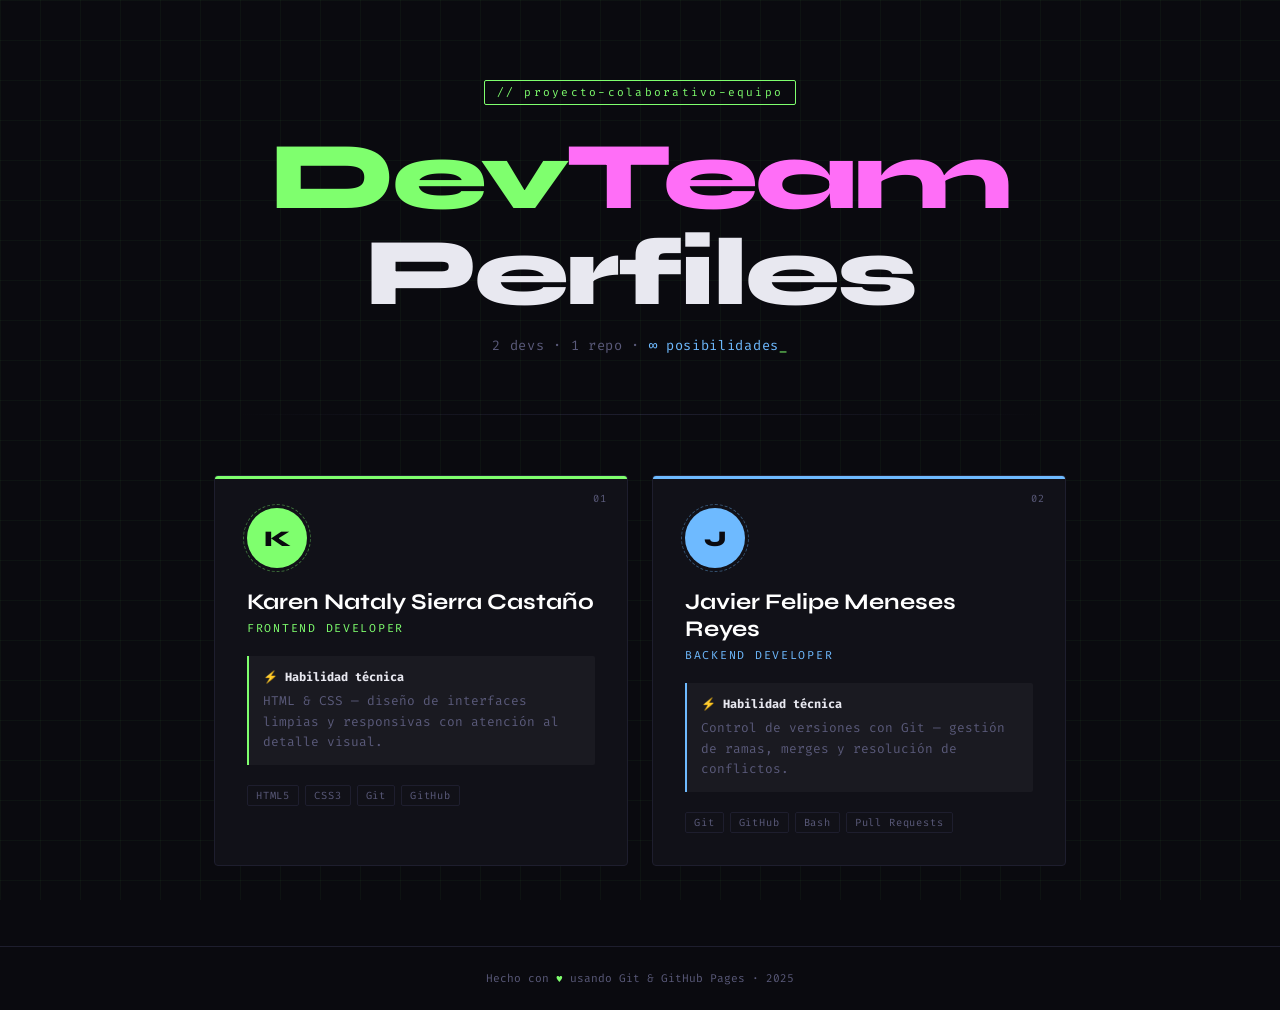
==== index.html @ 416300e7 "Create index.html" ====
<!DOCTYPE html>
<html lang="es">
<head>
  <meta charset="UTF-8" />
  <meta name="viewport" content="width=device-width, initial-scale=1.0" />
  <title>Equipo Dev — Perfiles</title>
  <link href="https://fonts.googleapis.com/css2?family=Syne:wght@400;700;800&family=Fira+Code:wght@300;400;500&display=swap" rel="stylesheet" />
  <style>
    :root {
      --bg: #0a0a0f;
      --surface: #111118;
      --border: #1e1e2e;
      --accent1: #7fff6e;
      --accent2: #ff6ef7;
      --accent3: #6ebaff;
      --text: #e8e8f0;
      --muted: #5a5a7a;
    }

    *, *::before, *::after { box-sizing: border-box; margin: 0; padding: 0; }

    body {
      background: var(--bg);
      color: var(--text);
      font-family: 'Fira Code', monospace;
      min-height: 100vh;
      overflow-x: hidden;
    }

    /* ─── GRID BG ─── */
    body::before {
      content: '';
      position: fixed;
      inset: 0;
      background-image:
        linear-gradient(rgba(127,255,110,.04) 1px, transparent 1px),
        linear-gradient(90deg, rgba(127,255,110,.04) 1px, transparent 1px);
      background-size: 40px 40px;
      pointer-events: none;
      z-index: 0;
    }

    /* ─── HERO ─── */
    header {
      position: relative;
      z-index: 1;
      text-align: center;
      padding: 80px 20px 60px;
    }

    .badge {
      display: inline-block;
      font-size: .7rem;
      letter-spacing: .2em;
      color: var(--accent1);
      border: 1px solid var(--accent1);
      border-radius: 2px;
      padding: 4px 12px;
      margin-bottom: 24px;
      animation: fadeUp .6s ease both;
    }

    h1 {
      font-family: 'Syne', sans-serif;
      font-size: clamp(2.8rem, 8vw, 6rem);
      font-weight: 800;
      line-height: 1;
      letter-spacing: -.03em;
      animation: fadeUp .6s .1s ease both;
    }

    h1 span.green { color: var(--accent1); }
    h1 span.pink  { color: var(--accent2); }

    .subtitle {
      margin-top: 16px;
      color: var(--muted);
      font-size: .85rem;
      letter-spacing: .05em;
      animation: fadeUp .6s .2s ease both;
    }

    .subtitle em {
      color: var(--accent3);
      font-style: normal;
    }

    /* ─── DIVIDER ─── */
    .divider {
      width: 100%;
      height: 1px;
      background: linear-gradient(90deg, transparent, var(--border), transparent);
      margin: 0 auto 60px;
      max-width: 800px;
    }

    /* ─── CARDS GRID ─── */
    main {
      position: relative;
      z-index: 1;
      display: grid;
      grid-template-columns: repeat(auto-fit, minmax(300px, 1fr));
      gap: 24px;
      max-width: 900px;
      margin: 0 auto;
      padding: 0 24px 80px;
    }

    /* ─── CARD ─── */
    .card {
      background: var(--surface);
      border: 1px solid var(--border);
      border-radius: 4px;
      padding: 32px;
      position: relative;
      overflow: hidden;
      transition: transform .3s ease, border-color .3s ease, box-shadow .3s ease;
      animation: fadeUp .7s ease both;
    }

    .card:nth-child(2) { animation-delay: .15s; }

    .card:hover {
      transform: translateY(-6px);
      border-color: var(--card-accent);
      box-shadow: 0 20px 60px -20px var(--card-glow);
    }

    /* card accent color passed via inline style */
    .card::before {
      content: '';
      position: absolute;
      top: 0; left: 0; right: 0;
      height: 3px;
      background: var(--card-accent);
    }

    /* corner decoration */
    .card::after {
      content: attr(data-index);
      position: absolute;
      top: 16px; right: 20px;
      font-size: .65rem;
      color: var(--muted);
      letter-spacing: .1em;
    }

    /* avatar circle */
    .avatar {
      width: 60px;
      height: 60px;
      border-radius: 50%;
      background: var(--card-accent);
      display: flex;
      align-items: center;
      justify-content: center;
      font-family: 'Syne', sans-serif;
      font-weight: 800;
      font-size: 1.4rem;
      color: var(--bg);
      margin-bottom: 20px;
      position: relative;
    }

    .avatar::after {
      content: '';
      position: absolute;
      inset: -4px;
      border-radius: 50%;
      border: 1px dashed var(--card-accent);
      opacity: .4;
      animation: spin 8s linear infinite;
    }

    .card-name {
      font-family: 'Syne', sans-serif;
      font-size: 1.4rem;
      font-weight: 700;
      margin-bottom: 6px;
      color: #fff;
    }

    .card-role {
      font-size: .72rem;
      color: var(--card-accent);
      letter-spacing: .15em;
      text-transform: uppercase;
      margin-bottom: 20px;
    }

    .card-skill {
      background: rgba(255,255,255,.04);
      border-left: 2px solid var(--card-accent);
      padding: 12px 14px;
      border-radius: 0 2px 2px 0;
      font-size: .8rem;
      color: var(--muted);
      line-height: 1.6;
      margin-bottom: 20px;
    }

    .card-skill strong {
      color: var(--text);
      display: block;
      margin-bottom: 4px;
      font-size: .75rem;
    }

    /* tags */
    .tags {
      display: flex;
      flex-wrap: wrap;
      gap: 6px;
    }

    .tag {
      font-size: .65rem;
      letter-spacing: .08em;
      padding: 3px 8px;
      border: 1px solid var(--border);
      border-radius: 2px;
      color: var(--muted);
      transition: all .2s;
    }

    .card:hover .tag {
      border-color: var(--card-accent);
      color: var(--card-accent);
    }

    /* ─── FOOTER ─── */
    footer {
      position: relative;
      z-index: 1;
      text-align: center;
      padding: 24px;
      font-size: .7rem;
      color: var(--muted);
      border-top: 1px solid var(--border);
    }

    footer span { color: var(--accent1); }

    /* ─── ANIMATIONS ─── */
    @keyframes fadeUp {
      from { opacity: 0; transform: translateY(20px); }
      to   { opacity: 1; transform: translateY(0); }
    }

    @keyframes spin {
      to { transform: rotate(360deg); }
    }

    /* ─── TERMINAL BLINK ─── */
    .blink {
      animation: blink 1s step-end infinite;
      color: var(--accent1);
    }
    @keyframes blink { 50% { opacity: 0; } }
  </style>
</head>
<body>

  <header>
    <div class="badge">// proyecto-colaborativo-equipo</div>
    <h1>
      <span class="green">Dev</span><span class="pink">Team</span><br/>Perfiles
    </h1>
    <p class="subtitle">
      2 devs · 1 repo · <em>∞ posibilidades</em><span class="blink">_</span>
    </p>
  </header>

  <div class="divider"></div>

  <main>

    <!-- ══════════════════════════════════
         TARJETA 1 — Estudiante 1
         (cada compañero edita la suya)
    ══════════════════════════════════ -->
    <article
      class="card"
      data-index="01"
      style="--card-accent:#7fff6e; --card-glow:rgba(127,255,110,.25);"
    >
      <div class="avatar">K</div>
      <p class="card-name">Karen Nataly Sierra Castaño</p>
      <p class="card-role">Frontend Developer</p>
      <div class="card-skill">
        <strong>⚡ Habilidad técnica</strong>
        HTML &amp; CSS — diseño de interfaces limpias y responsivas con atención al detalle visual.
      </div>
      <div class="tags">
        <span class="tag">HTML5</span>
        <span class="tag">CSS3</span>
        <span class="tag">Git</span>
        <span class="tag">GitHub</span>
      </div>
    </article>

    <!-- ══════════════════════════════════
         TARJETA 2 — Estudiante 2
    ══════════════════════════════════ -->
    <article
      class="card"
      data-index="02"
      style="--card-accent:#6ebaff; --card-glow:rgba(110,186,255,.25);"
    >
      <div class="avatar" style="color:#0a0a0f">J</div>
      <p class="card-name">Javier Felipe Meneses Reyes</p>
      <p class="card-role">Backend Developer</p>
      <div class="card-skill">
        <strong>⚡ Habilidad técnica</strong>
        Control de versiones con Git — gestión de ramas, merges y resolución de conflictos.
      </div>
      <div class="tags">
        <span class="tag">Git</span>
        <span class="tag">GitHub</span>
        <span class="tag">Bash</span>
        <span class="tag">Pull Requests</span>
      </div>
    </article>

  </main>

  <footer>
    Hecho con <span>♥</span> usando Git &amp; GitHub Pages · 2025
  </footer>

</body>
</html>
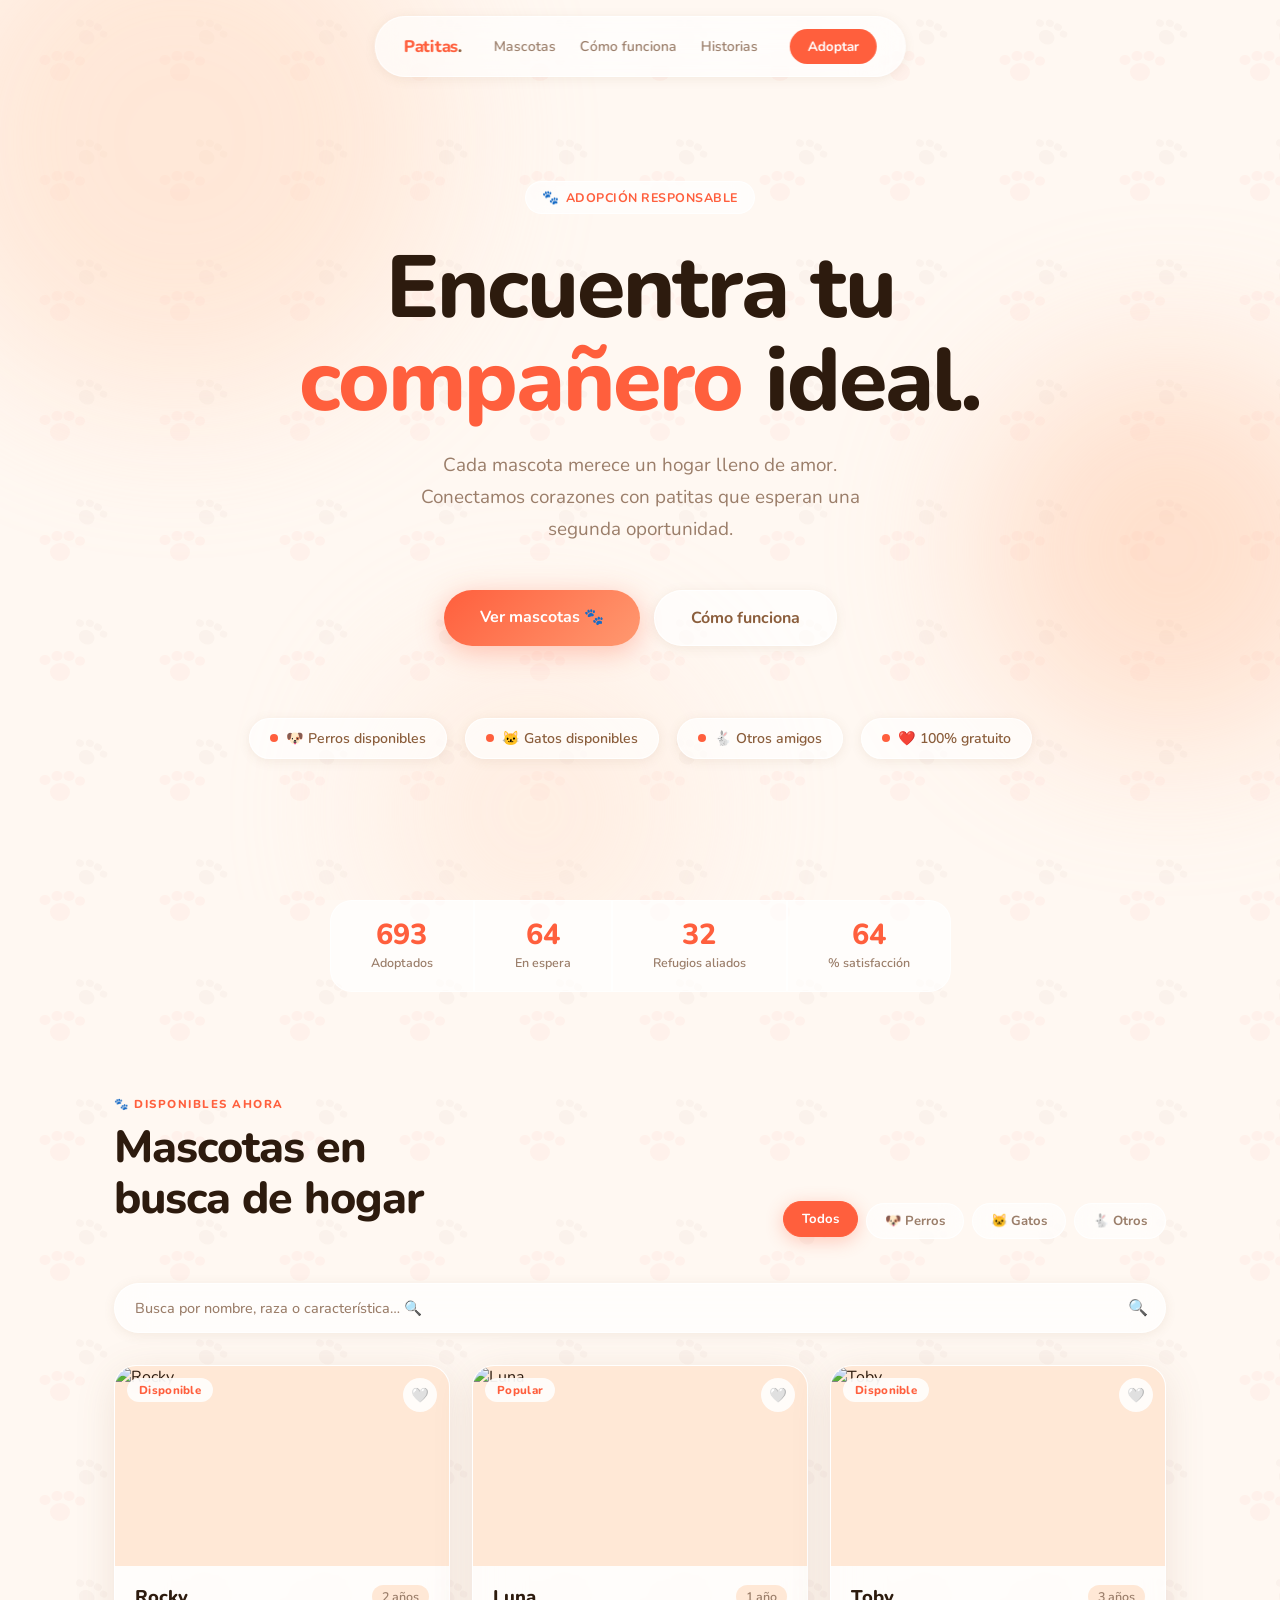
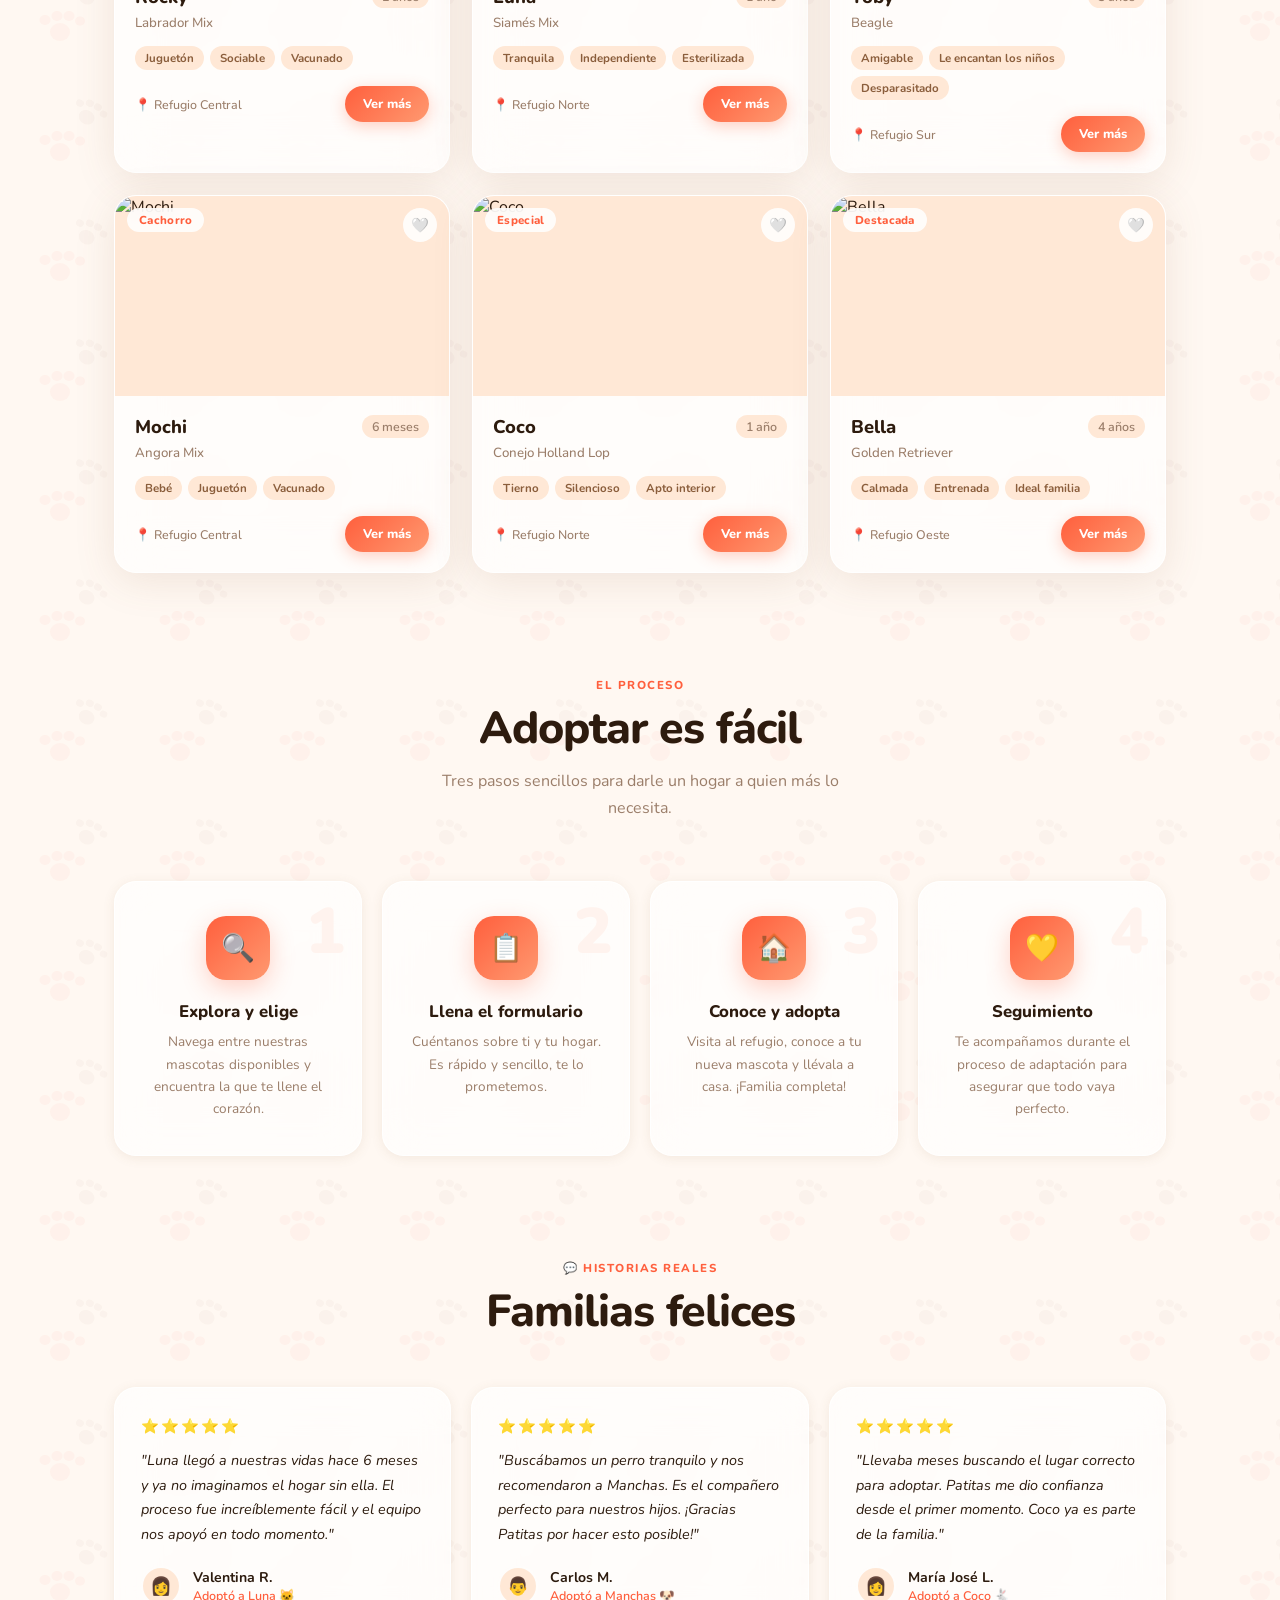
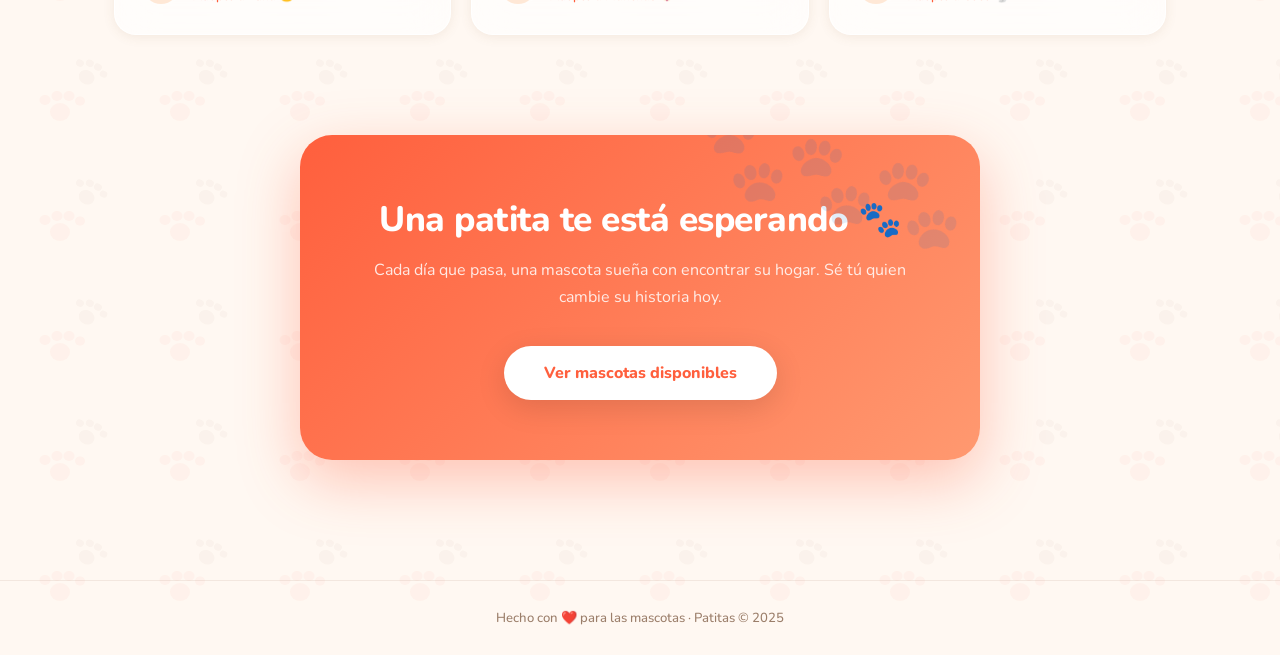
==== commit 8fb7d557: "Agregar los Respectivos archivos ." ====
--- a/index.html
+++ b/index.html
@@ -1,332 +1,437 @@
 <!DOCTYPE html>
 <html lang="es">
 <head>
-  <meta charset="UTF-8" />
-  <meta name="viewport" content="width=device-width, initial-scale=1.0" />
-  <title>Equipo Dev — Perfiles</title>
-  <link href="https://fonts.googleapis.com/css2?family=Syne:wght@400;700;800&family=Fira+Code:wght@300;400;500&display=swap" rel="stylesheet" />
-  <style>
-    :root {
-      --bg: #0a0a0f;
-      --surface: #111118;
-      --border: #1e1e2e;
-      --accent1: #7fff6e;
-      --accent2: #ff6ef7;
-      --accent3: #6ebaff;
-      --text: #e8e8f0;
-      --muted: #5a5a7a;
-    }
-
-    *, *::before, *::after { box-sizing: border-box; margin: 0; padding: 0; }
-
-    body {
-      background: var(--bg);
-      color: var(--text);
-      font-family: 'Fira Code', monospace;
-      min-height: 100vh;
-      overflow-x: hidden;
-    }
-
-    /* ─── GRID BG ─── */
-    body::before {
-      content: '';
-      position: fixed;
-      inset: 0;
-      background-image:
-        linear-gradient(rgba(127,255,110,.04) 1px, transparent 1px),
-        linear-gradient(90deg, rgba(127,255,110,.04) 1px, transparent 1px);
-      background-size: 40px 40px;
-      pointer-events: none;
-      z-index: 0;
-    }
-
-    /* ─── HERO ─── */
-    header {
-      position: relative;
-      z-index: 1;
-      text-align: center;
-      padding: 80px 20px 60px;
-    }
-
-    .badge {
-      display: inline-block;
-      font-size: .7rem;
-      letter-spacing: .2em;
-      color: var(--accent1);
-      border: 1px solid var(--accent1);
-      border-radius: 2px;
-      padding: 4px 12px;
-      margin-bottom: 24px;
-      animation: fadeUp .6s ease both;
-    }
-
-    h1 {
-      font-family: 'Syne', sans-serif;
-      font-size: clamp(2.8rem, 8vw, 6rem);
-      font-weight: 800;
-      line-height: 1;
-      letter-spacing: -.03em;
-      animation: fadeUp .6s .1s ease both;
-    }
-
-    h1 span.green { color: var(--accent1); }
-    h1 span.pink  { color: var(--accent2); }
-
-    .subtitle {
-      margin-top: 16px;
-      color: var(--muted);
-      font-size: .85rem;
-      letter-spacing: .05em;
-      animation: fadeUp .6s .2s ease both;
-    }
-
-    .subtitle em {
-      color: var(--accent3);
-      font-style: normal;
-    }
-
-    /* ─── DIVIDER ─── */
-    .divider {
-      width: 100%;
-      height: 1px;
-      background: linear-gradient(90deg, transparent, var(--border), transparent);
-      margin: 0 auto 60px;
-      max-width: 800px;
-    }
-
-    /* ─── CARDS GRID ─── */
-    main {
-      position: relative;
-      z-index: 1;
-      display: grid;
-      grid-template-columns: repeat(auto-fit, minmax(300px, 1fr));
-      gap: 24px;
-      max-width: 900px;
-      margin: 0 auto;
-      padding: 0 24px 80px;
-    }
-
-    /* ─── CARD ─── */
-    .card {
-      background: var(--surface);
-      border: 1px solid var(--border);
-      border-radius: 4px;
-      padding: 32px;
-      position: relative;
-      overflow: hidden;
-      transition: transform .3s ease, border-color .3s ease, box-shadow .3s ease;
-      animation: fadeUp .7s ease both;
-    }
-
-    .card:nth-child(2) { animation-delay: .15s; }
-
-    .card:hover {
-      transform: translateY(-6px);
-      border-color: var(--card-accent);
-      box-shadow: 0 20px 60px -20px var(--card-glow);
-    }
-
-    /* card accent color passed via inline style */
-    .card::before {
-      content: '';
-      position: absolute;
-      top: 0; left: 0; right: 0;
-      height: 3px;
-      background: var(--card-accent);
-    }
-
-    /* corner decoration */
-    .card::after {
-      content: attr(data-index);
-      position: absolute;
-      top: 16px; right: 20px;
-      font-size: .65rem;
-      color: var(--muted);
-      letter-spacing: .1em;
-    }
-
-    /* avatar circle */
-    .avatar {
-      width: 60px;
-      height: 60px;
-      border-radius: 50%;
-      background: var(--card-accent);
-      display: flex;
-      align-items: center;
-      justify-content: center;
-      font-family: 'Syne', sans-serif;
-      font-weight: 800;
-      font-size: 1.4rem;
-      color: var(--bg);
-      margin-bottom: 20px;
-      position: relative;
-    }
-
-    .avatar::after {
-      content: '';
-      position: absolute;
-      inset: -4px;
-      border-radius: 50%;
-      border: 1px dashed var(--card-accent);
-      opacity: .4;
-      animation: spin 8s linear infinite;
-    }
-
-    .card-name {
-      font-family: 'Syne', sans-serif;
-      font-size: 1.4rem;
-      font-weight: 700;
-      margin-bottom: 6px;
-      color: #fff;
-    }
-
-    .card-role {
-      font-size: .72rem;
-      color: var(--card-accent);
-      letter-spacing: .15em;
-      text-transform: uppercase;
-      margin-bottom: 20px;
-    }
-
-    .card-skill {
-      background: rgba(255,255,255,.04);
-      border-left: 2px solid var(--card-accent);
-      padding: 12px 14px;
-      border-radius: 0 2px 2px 0;
-      font-size: .8rem;
-      color: var(--muted);
-      line-height: 1.6;
-      margin-bottom: 20px;
-    }
-
-    .card-skill strong {
-      color: var(--text);
-      display: block;
-      margin-bottom: 4px;
-      font-size: .75rem;
-    }
-
-    /* tags */
-    .tags {
-      display: flex;
-      flex-wrap: wrap;
-      gap: 6px;
-    }
-
-    .tag {
-      font-size: .65rem;
-      letter-spacing: .08em;
-      padding: 3px 8px;
-      border: 1px solid var(--border);
-      border-radius: 2px;
-      color: var(--muted);
-      transition: all .2s;
-    }
-
-    .card:hover .tag {
-      border-color: var(--card-accent);
-      color: var(--card-accent);
-    }
-
-    /* ─── FOOTER ─── */
-    footer {
-      position: relative;
-      z-index: 1;
-      text-align: center;
-      padding: 24px;
-      font-size: .7rem;
-      color: var(--muted);
-      border-top: 1px solid var(--border);
-    }
-
-    footer span { color: var(--accent1); }
-
-    /* ─── ANIMATIONS ─── */
-    @keyframes fadeUp {
-      from { opacity: 0; transform: translateY(20px); }
-      to   { opacity: 1; transform: translateY(0); }
-    }
-
-    @keyframes spin {
-      to { transform: rotate(360deg); }
-    }
-
-    /* ─── TERMINAL BLINK ─── */
-    .blink {
-      animation: blink 1s step-end infinite;
-      color: var(--accent1);
-    }
-    @keyframes blink { 50% { opacity: 0; } }
-  </style>
+<meta charset="UTF-8" />
+<meta name="viewport" content="width=device-width, initial-scale=1.0" />
+<title>Patitas — Adopta con Amor</title>
+<link href="https://fonts.googleapis.com/css2?family=Nunito:wght@300;400;500;600;700;800&display=swap" rel="stylesheet"/>
+<link rel="stylesheet" href="styles.css" />
 </head>
 <body>
 
-  <header>
-    <div class="badge">// proyecto-colaborativo-equipo</div>
-    <h1>
-      <span class="green">Dev</span><span class="pink">Team</span><br/>Perfiles
-    </h1>
-    <p class="subtitle">
-      2 devs · 1 repo · <em>∞ posibilidades</em><span class="blink">_</span>
-    </p>
-  </header>
-
-  <div class="divider"></div>
-
-  <main>
-
-    <!-- ══════════════════════════════════
-         TARJETA 1 — Estudiante 1
-         (cada compañero edita la suya)
-    ══════════════════════════════════ -->
-    <article
-      class="card"
-      data-index="01"
-      style="--card-accent:#7fff6e; --card-glow:rgba(127,255,110,.25);"
-    >
-      <div class="avatar">K</div>
-      <p class="card-name">Karen Nataly Sierra Castaño</p>
-      <p class="card-role">Frontend Developer</p>
-      <div class="card-skill">
-        <strong>⚡ Habilidad técnica</strong>
-        HTML &amp; CSS — diseño de interfaces limpias y responsivas con atención al detalle visual.
+<!-- CURSOR PERSONALIZADO (patita de gato) -->
+<div id="custom-cursor">
+  <svg viewBox="0 0 36 36" fill="none" xmlns="http://www.w3.org/2000/svg">
+    <!-- Palma -->
+    <ellipse cx="18" cy="24" rx="8.5" ry="7.5" fill="#FF5F3D" opacity="0.9"/>
+    <!-- Dedos -->
+    <ellipse cx="9"  cy="17" rx="4.2" ry="3.8" fill="#FF5F3D" opacity="0.85"/>
+    <ellipse cx="14.5" cy="13.5" rx="4.2" ry="3.8" fill="#FF5F3D" opacity="0.85"/>
+    <ellipse cx="21.5" cy="13.5" rx="4.2" ry="3.8" fill="#FF5F3D" opacity="0.85"/>
+    <ellipse cx="27" cy="17" rx="3.8" ry="3.4" fill="#FF5F3D" opacity="0.85"/>
+  </svg>
+</div>
+
+<!-- TOAST -->
+<div class="toast" id="toast"></div>
+
+<!-- BACKGROUND -->
+<div class="blob-bg">
+  <div class="blob blob-1"></div>
+  <div class="blob blob-2"></div>
+  <div class="blob blob-3"></div>
+</div>
+
+<!-- NAVBAR -->
+<nav>
+  <div class="nav-logo">Patitas<span>.</span></div>
+  <div class="nav-links">
+    <a href="#pets">Mascotas</a>
+    <a href="#how">Cómo funciona</a>
+    <a href="#reviews">Historias</a>
+  </div>
+  <a href="#cta" class="nav-cta">Adoptar</a>
+</nav>
+
+<!-- HERO -->
+<section class="hero">
+  <div class="hero-badge">Adopción responsable</div>
+  <h1>Encuentra tu<br/><em>compañero</em> ideal.</h1>
+  <p>Cada mascota merece un hogar lleno de amor. Conectamos corazones con patitas que esperan una segunda oportunidad.</p>
+  <div class="hero-btns">
+    <a href="#pets" class="btn-primary">Ver mascotas 🐾</a>
+    <a href="#how" class="btn-secondary">Cómo funciona</a>
+  </div>
+  <div class="hero-pets">
+    <div class="hero-pet-chip" style="--dur:4.2s;--delay:0s"><div class="dot"></div>🐶 Perros disponibles</div>
+    <div class="hero-pet-chip" style="--dur:3.8s;--delay:-1.5s"><div class="dot"></div>🐱 Gatos disponibles</div>
+    <div class="hero-pet-chip" style="--dur:4.6s;--delay:-3s"><div class="dot"></div>🐇 Otros amigos</div>
+    <div class="hero-pet-chip" style="--dur:3.5s;--delay:-0.8s"><div class="dot"></div>❤️ 100% gratuito</div>
+  </div>
+</section>
+
+<!-- STATS -->
+<div class="stats-bar observe-me">
+  <div class="stat-pill">
+    <span class="stat-num" data-target="1240">0</span>
+    <span class="stat-label">Adoptados</span>
+  </div>
+  <div class="stat-pill">
+    <span class="stat-num" data-target="84">0</span>
+    <span class="stat-label">En espera</span>
+  </div>
+  <div class="stat-pill">
+    <span class="stat-num" data-target="32">0</span>
+    <span class="stat-label">Refugios aliados</span>
+  </div>
+  <div class="stat-pill">
+    <span class="stat-num" data-target="99">0</span>
+    <span class="stat-label">% satisfacción</span>
+  </div>
+</div>
+
+<!-- PETS SECTION -->
+<section class="pets-section" id="pets">
+  <div class="pets-header observe-me">
+    <div>
+      <div class="section-tag">🐾 Disponibles ahora</div>
+      <h2 class="section-title">Mascotas en<br/>busca de hogar</h2>
+    </div>
+    <div class="filter-row">
+      <button class="filter-btn active" onclick="filterPets('all',this)">Todos</button>
+      <button class="filter-btn" onclick="filterPets('dog',this)">🐶 Perros</button>
+      <button class="filter-btn" onclick="filterPets('cat',this)">🐱 Gatos</button>
+      <button class="filter-btn" onclick="filterPets('other',this)">🐇 Otros</button>
+    </div>
+  </div>
+  <!-- BUSCADOR -->
+  <div class="search-wrap observe-me">
+    <input class="search-input" id="searchInput" type="text" placeholder="Busca por nombre, raza o característica… 🔍" oninput="searchPets(this.value)" />
+    <span class="search-icon">🔍</span>
+  </div>
+  <div class="pets-grid" id="petsGrid"></div>
+</section>
+
+<!-- HOW IT WORKS -->
+<section class="how-section" id="how">
+  <div class="how-header observe-me">
+    <div class="section-tag">El proceso</div>
+    <h2 class="section-title">Adoptar es fácil</h2>
+    <p class="section-sub" style="margin: 0 auto;">Tres pasos sencillos para darle un hogar a quien más lo necesita.</p>
+  </div>
+  <div class="steps-grid">
+    <div class="step-card observe-me" style="transition-delay:0s">
+      <div class="step-num">1</div>
+      <div class="step-icon">🔍</div>
+      <div class="step-title">Explora y elige</div>
+      <div class="step-desc">Navega entre nuestras mascotas disponibles y encuentra la que te llene el corazón.</div>
+    </div>
+    <div class="step-card observe-me" style="transition-delay:0.1s">
+      <div class="step-num">2</div>
+      <div class="step-icon">📋</div>
+      <div class="step-title">Llena el formulario</div>
+      <div class="step-desc">Cuéntanos sobre ti y tu hogar. Es rápido y sencillo, te lo prometemos.</div>
+    </div>
+    <div class="step-card observe-me" style="transition-delay:0.2s">
+      <div class="step-num">3</div>
+      <div class="step-icon">🏠</div>
+      <div class="step-title">Conoce y adopta</div>
+      <div class="step-desc">Visita al refugio, conoce a tu nueva mascota y llévala a casa. ¡Familia completa!</div>
+    </div>
+    <div class="step-card observe-me" style="transition-delay:0.3s">
+      <div class="step-num">4</div>
+      <div class="step-icon">💛</div>
+      <div class="step-title">Seguimiento</div>
+      <div class="step-desc">Te acompañamos durante el proceso de adaptación para asegurar que todo vaya perfecto.</div>
+    </div>
+  </div>
+</section>
+
+<!-- TESTIMONIALS -->
+<section class="testimonials-section" id="reviews">
+  <div class="testimonials-header observe-me">
+    <div class="section-tag">💬 Historias reales</div>
+    <h2 class="section-title">Familias felices</h2>
+  </div>
+  <div class="testimonials-row">
+    <div class="testimonial-card observe-me" style="transition-delay:0s">
+      <div class="t-stars">⭐⭐⭐⭐⭐</div>
+      <div class="t-text">"Luna llegó a nuestras vidas hace 6 meses y ya no imaginamos el hogar sin ella. El proceso fue increíblemente fácil y el equipo nos apoyó en todo momento."</div>
+      <div class="t-author">
+        <div class="t-avatar">👩</div>
+        <div>
+          <div class="t-name">Valentina R.</div>
+          <div class="t-pet">Adoptó a Luna 🐱</div>
+        </div>
       </div>
-      <div class="tags">
-        <span class="tag">HTML5</span>
-        <span class="tag">CSS3</span>
-        <span class="tag">Git</span>
-        <span class="tag">GitHub</span>
+    </div>
+    <div class="testimonial-card observe-me" style="transition-delay:0.1s">
+      <div class="t-stars">⭐⭐⭐⭐⭐</div>
+      <div class="t-text">"Buscábamos un perro tranquilo y nos recomendaron a Manchas. Es el compañero perfecto para nuestros hijos. ¡Gracias Patitas por hacer esto posible!"</div>
+      <div class="t-author">
+        <div class="t-avatar">👨</div>
+        <div>
+          <div class="t-name">Carlos M.</div>
+          <div class="t-pet">Adoptó a Manchas 🐶</div>
+        </div>
       </div>
-    </article>
-
-    <!-- ══════════════════════════════════
-         TARJETA 2 — Estudiante 2
-    ══════════════════════════════════ -->
-    <article
-      class="card"
-      data-index="02"
-      style="--card-accent:#6ebaff; --card-glow:rgba(110,186,255,.25);"
-    >
-      <div class="avatar" style="color:#0a0a0f">J</div>
-      <p class="card-name">Javier Felipe Meneses Reyes</p>
-      <p class="card-role">Backend Developer</p>
-      <div class="card-skill">
-        <strong>⚡ Habilidad técnica</strong>
-        Control de versiones con Git — gestión de ramas, merges y resolución de conflictos.
+    </div>
+    <div class="testimonial-card observe-me" style="transition-delay:0.2s">
+      <div class="t-stars">⭐⭐⭐⭐⭐</div>
+      <div class="t-text">"Llevaba meses buscando el lugar correcto para adoptar. Patitas me dio confianza desde el primer momento. Coco ya es parte de la familia."</div>
+      <div class="t-author">
+        <div class="t-avatar">👩</div>
+        <div>
+          <div class="t-name">María José L.</div>
+          <div class="t-pet">Adoptó a Coco 🐇</div>
+        </div>
       </div>
-      <div class="tags">
-        <span class="tag">Git</span>
-        <span class="tag">GitHub</span>
-        <span class="tag">Bash</span>
-        <span class="tag">Pull Requests</span>
+    </div>
+  </div>
+</section>
+
+<!-- CTA -->
+<section class="cta-section" id="cta">
+  <div class="cta-card observe-me">
+    <h2>Una patita te está esperando 🐾</h2>
+    <p>Cada día que pasa, una mascota sueña con encontrar su hogar. Sé tú quien cambie su historia hoy.</p>
+    <a href="#pets" class="btn-white">Ver mascotas disponibles</a>
+  </div>
+</section>
+
+<!-- FOOTER -->
+<footer>
+  Hecho con <span>❤️</span> para las mascotas · Patitas © 2025
+</footer>
+
+<!-- MODAL -->
+<div class="modal-overlay" id="modalOverlay" onclick="closeModal(event)">
+  <div class="modal-box">
+    <button class="modal-close" onclick="closeModal()">✕</button>
+    <div class="modal-img"><img id="modalImg" src="" alt=""/></div>
+    <div class="modal-content">
+      <div class="modal-name" id="modalName"></div>
+      <div class="modal-breed" id="modalBreed"></div>
+      <div class="modal-desc" id="modalDesc"></div>
+      <div class="modal-tags" id="modalTags"></div>
+      <div class="modal-btns">
+        <button class="btn-primary" style="flex:1;text-align:center" onclick="handleAdopt()">Solicitar adopción 🐾</button>
+        <button class="btn-secondary" onclick="closeModal()">Atrás</button>
       </div>
-    </article>
-
-  </main>
-
-  <footer>
-    Hecho con <span>♥</span> usando Git &amp; GitHub Pages · 2025
-  </footer>
-
+    </div>
+  </div>
+</div>
+
+<script>
+/* ── DATOS ── */
+const pets = [
+  { id:1, type:'dog', name:'Rocky', breed:'Labrador Mix', age:'2 años', location:'Refugio Central',
+    tags:['Juguetón','Sociable','Vacunado'],
+    img:'https://images.unsplash.com/photo-1587300003388-59208cc962cb?w=500&q=80',
+    desc:'Rocky es un labrador lleno de energía y amor. Le encanta correr, jugar a la pelota y dar besos sin parar.', badge:'Disponible' },
+  { id:2, type:'cat', name:'Luna', breed:'Siamés Mix', age:'1 año', location:'Refugio Norte',
+    tags:['Tranquila','Independiente','Esterilizada'],
+    img:'https://images.unsplash.com/photo-1514888286974-6c03e2ca1dba?w=500&q=80',
+    desc:'Luna es elegante, curiosa y muy cariñosa con quienes se gana su confianza. Perfecta para apartamentos.', badge:'Popular' },
+  { id:3, type:'dog', name:'Toby', breed:'Beagle', age:'3 años', location:'Refugio Sur',
+    tags:['Amigable','Le encantan los niños','Desparasitado'],
+    img:'https://images.unsplash.com/photo-1568572933382-74d440642117?w=500&q=80',
+    desc:'Toby adora los niños y es el alma de la fiesta. Ha vivido con otras mascotas sin problemas.', badge:'Disponible' },
+  { id:4, type:'cat', name:'Mochi', breed:'Angora Mix', age:'6 meses', location:'Refugio Central',
+    tags:['Bebé','Juguetón','Vacunado'],
+    img:'https://images.unsplash.com/photo-1574158622682-e40e69881006?w=500&q=80',
+    desc:'Mochi es un gatito pequeño y travieso. Le encanta explorar y perseguir juguetes. ¡Pura energía!', badge:'Cachorro' },
+  { id:5, type:'other', name:'Coco', breed:'Conejo Holland Lop', age:'1 año', location:'Refugio Norte',
+    tags:['Tierno','Silencioso','Apto interior'],
+    img:'https://images.unsplash.com/photo-1585110396000-c9ffd4e4b308?w=500&q=80',
+    desc:'Coco es un conejo encantador de orejas caídas. Tranquilo, limpio y le encanta que lo acaricien.', badge:'Especial' },
+  { id:6, type:'dog', name:'Bella', breed:'Golden Retriever', age:'4 años', location:'Refugio Oeste',
+    tags:['Calmada','Entrenada','Ideal familia'],
+    img:'https://images.unsplash.com/photo-1552053831-71594a27632d?w=500&q=80',
+    desc:'Bella es una golden retriever madura y gentil. Sabe comandos básicos y adora los mimos.', badge:'Destacada' },
+];
+
+let likedPets   = new Set();
+let activeFilter = 'all';
+let searchQuery  = '';
+let currentPetId = null;
+
+/* ── RENDER ── */
+function getFiltered() {
+  return pets.filter(p => {
+    const matchType = activeFilter === 'all' || p.type === activeFilter;
+    const q = searchQuery.toLowerCase();
+    const matchSearch = !q ||
+      p.name.toLowerCase().includes(q) ||
+      p.breed.toLowerCase().includes(q) ||
+      p.tags.some(t => t.toLowerCase().includes(q));
+    return matchType && matchSearch;
+  });
+}
+
+function renderPets(list) {
+  const grid = document.getElementById('petsGrid');
+  grid.innerHTML = '';
+  if (!list.length) {
+    grid.innerHTML = `<div class="no-results"><span>🐾</span>No encontramos mascotas con esa búsqueda.</div>`;
+    return;
+  }
+  list.forEach((p, i) => {
+    const card = document.createElement('div');
+    card.className = 'pet-card';
+    card.style.animationDelay = `${i * 0.08}s`;
+    card.innerHTML = `
+      <div class="pet-img-wrap">
+        <img src="${p.img}" alt="${p.name}" loading="lazy"/>
+        <div class="pet-badge">${p.badge}</div>
+        <button class="pet-fav" id="fav-${p.id}" onclick="toggleFav(event,${p.id})">${likedPets.has(p.id) ? '❤️' : '🤍'}</button>
+      </div>
+      <div class="pet-info">
+        <div class="pet-name-row">
+          <div class="pet-name">${p.name}</div>
+          <div class="pet-age">${p.age}</div>
+        </div>
+        <div class="pet-breed">${p.breed}</div>
+        <div class="pet-tags">${p.tags.map(t=>`<span class="pet-tag">${t}</span>`).join('')}</div>
+        <div class="pet-footer">
+          <div class="pet-location">📍 ${p.location}</div>
+          <button class="btn-adopt" onclick="openModal(${p.id})">Ver más</button>
+        </div>
+      </div>`;
+    grid.appendChild(card);
+  });
+}
+
+/* ── FILTROS ── */
+function filterPets(type, btn) {
+  document.querySelectorAll('.filter-btn').forEach(b => b.classList.remove('active'));
+  btn.classList.add('active');
+  activeFilter = type;
+  renderPets(getFiltered());
+}
+
+/* ── BÚSQUEDA ── */
+function searchPets(val) {
+  searchQuery = val;
+  renderPets(getFiltered());
+}
+
+/* ── FAVORITOS ── */
+function toggleFav(e, id) {
+  e.stopPropagation();
+  const btn = document.getElementById(`fav-${id}`);
+  if (likedPets.has(id)) {
+    likedPets.delete(id);
+    btn.textContent = '🤍';
+    showToast('Removido de favoritos');
+  } else {
+    likedPets.add(id);
+    btn.textContent = '❤️';
+    btn.classList.add('liked');
+    setTimeout(() => btn.classList.remove('liked'), 400);
+    spawnPaws(e.clientX, e.clientY);
+    showToast('¡Agregado a favoritos! 🐾');
+  }
+}
+
+/* ── MODAL ── */
+function openModal(id) {
+  currentPetId = id;
+  const p = pets.find(x => x.id === id);
+  document.getElementById('modalImg').src   = p.img;
+  document.getElementById('modalName').textContent = p.name;
+  document.getElementById('modalBreed').textContent = `${p.breed} · ${p.age} · ${p.location}`;
+  document.getElementById('modalDesc').textContent  = p.desc;
+  document.getElementById('modalTags').innerHTML = p.tags.map(t=>`<span class="pet-tag">${t}</span>`).join('');
+  document.getElementById('modalOverlay').classList.add('open');
+  document.body.style.overflow = 'hidden';
+}
+
+function closeModal(e) {
+  if (e) {
+    const overlay = document.getElementById('modalOverlay');
+    const isOverlay = e.target === overlay;
+    const isClose   = e.target.classList.contains('modal-close');
+    if (!isOverlay && !isClose) return;
+  }
+  document.getElementById('modalOverlay').classList.remove('open');
+  document.body.style.overflow = '';
+}
+
+function handleAdopt() {
+  const p = pets.find(x => x.id === currentPetId);
+  closeModal();
+  showToast(`¡Solicitud enviada para adoptar a ${p ? p.name : 'la mascota'}! 🎉`);
+}
+
+/* ── TOAST ── */
+let toastTimer;
+function showToast(msg) {
+  const t = document.getElementById('toast');
+  t.textContent = msg;
+  t.classList.add('show');
+  clearTimeout(toastTimer);
+  toastTimer = setTimeout(() => t.classList.remove('show'), 2500);
+}
+
+/* ── PATITAS AL HACER FAV ── */
+function spawnPaws(x, y) {
+  for (let i = 0; i < 5; i++) {
+    const el = document.createElement('div');
+    el.className = 'paw-float';
+    el.textContent = '🐾';
+    el.style.left = (x + (Math.random() - 0.5) * 80) + 'px';
+    el.style.top  = y + 'px';
+    el.style.setProperty('--fly-dur',   (1.5 + Math.random()) + 's');
+    el.style.setProperty('--fly-delay', (i * 0.1) + 's');
+    document.body.appendChild(el);
+    setTimeout(() => el.remove(), 3000);
+  }
+}
+
+/* ── CURSOR PERSONALIZADO ── */
+const cursor = document.getElementById('custom-cursor');
+document.addEventListener('mousemove', e => {
+  cursor.style.left = e.clientX + 'px';
+  cursor.style.top  = e.clientY + 'px';
+});
+document.addEventListener('mousedown', e => {
+  cursor.style.transform = 'translate(-50%,-50%) scale(0.75)';
+  // Ripple
+  const dot = document.createElement('div');
+  dot.className = 'ripple-dot';
+  dot.style.left = e.clientX + 'px';
+  dot.style.top  = e.clientY + 'px';
+  document.body.appendChild(dot);
+  setTimeout(() => dot.remove(), 600);
+});
+document.addEventListener('mouseup', () => {
+  cursor.style.transform = 'translate(-50%,-50%) scale(1)';
+});
+
+/* ── INTERSECTION OBSERVER ── */
+const observer = new IntersectionObserver((entries) => {
+  entries.forEach(entry => {
+    if (entry.isIntersecting) entry.target.classList.add('visible');
+  });
+}, { threshold: 0.12 });
+document.querySelectorAll('.observe-me').forEach(el => observer.observe(el));
+
+/* ── CONTADOR ANIMADO ── */
+function animateCounter(el, target) {
+  let current = 0;
+  const step = Math.ceil(target / 60);
+  const timer = setInterval(() => {
+    current = Math.min(current + step, target);
+    el.textContent = current.toLocaleString();
+    if (current >= target) clearInterval(timer);
+  }, 22);
+}
+const statsObserver = new IntersectionObserver((entries) => {
+  entries.forEach(entry => {
+    if (entry.isIntersecting) {
+      entry.target.querySelectorAll('[data-target]').forEach(el => {
+        animateCounter(el, parseInt(el.dataset.target));
+      });
+      statsObserver.unobserve(entry.target);
+    }
+  });
+}, { threshold: 0.3 });
+const statsBar = document.querySelector('.stats-bar');
+if (statsBar) statsObserver.observe(statsBar);
+
+/* ── INIT ── */
+renderPets(pets);
+</script>
 </body>
 </html>
--- a/styles.css
+++ b/styles.css
@@ -0,0 +1,652 @@
+/* ════════════════════════════════════════
+   PATITAS — styles.css
+   Fondo con huellas de gato minimalistas
+   ════════════════════════════════════════ */
+
+*, *::before, *::after { box-sizing: border-box; margin: 0; padding: 0; }
+
+:root {
+  --cream:   #FFF8F2;
+  --warm:    #FFE8D6;
+  --blush:   #FFD6C4;
+  --coral:   #FF7A5C;
+  --coral2:  #FF5F3D;
+  --sand:    #F5E6D3;
+  --brown:   #8B5E3C;
+  --text:    #2D1B0E;
+  --muted:   #9B7E6A;
+  --glass:   rgba(255,255,255,0.65);
+  --blur:    blur(24px);
+  --shadow:  0 8px 40px rgba(139,94,60,0.13);
+  --shadow2: 0 2px 12px rgba(139,94,60,0.10);
+  --radius:  22px;
+  --radius-s: 14px;
+}
+
+html { scroll-behavior: smooth; }
+
+/* ── FONDO PATITAS GATO SVG ── */
+body {
+  font-family: 'Nunito', sans-serif;
+  background-color: var(--cream);
+  color: var(--text);
+  overflow-x: hidden;
+  background-image: url("data:image/svg+xml,%3Csvg xmlns='http://www.w3.org/2000/svg' width='120' height='120' viewBox='0 0 120 120'%3E%3Cg opacity='0.055' fill='%23FF7A5C'%3E%3C!-- Palma gato --%3E%3Cellipse cx='60' cy='72' rx='10' ry='9'/%3E%3C!-- Dedos --%3E%3Cellipse cx='45' cy='60' rx='5.5' ry='5'/%3E%3Cellipse cx='57' cy='56' rx='5.5' ry='5'/%3E%3Cellipse cx='69' cy='56' rx='5.5' ry='5'/%3E%3Cellipse cx='80' cy='61' rx='5' ry='4.5'/%3E%3C/g%3E%3C!-- Segunda huella rotada --%3E%3Cg opacity='0.04' fill='%238B5E3C' transform='translate(60,0) rotate(25, 30, 30)'%3E%3Cellipse cx='30' cy='38' rx='8' ry='7'/%3E%3Cellipse cx='18' cy='28' rx='4' ry='3.5'/%3E%3Cellipse cx='27' cy='24' rx='4' ry='3.5'/%3E%3Cellipse cx='36' cy='24' rx='4' ry='3.5'/%3E%3Cellipse cx='44' cy='28' rx='3.8' ry='3.3'/%3E%3C/g%3E%3C/svg%3E");
+  background-size: 120px 120px;
+}
+
+/* ── BACKGROUND BLOBS ── */
+.blob-bg {
+  position: fixed; inset: 0; z-index: 0;
+  pointer-events: none; overflow: hidden;
+}
+.blob {
+  position: absolute;
+  border-radius: 50%;
+  filter: blur(80px);
+  opacity: 0.45;
+  animation: blobDrift 18s ease-in-out infinite alternate;
+}
+.blob-1 { width: 520px; height: 520px; background: #FFD4B8; top: -120px; left: -80px; animation-delay: 0s; }
+.blob-2 { width: 380px; height: 380px; background: #FFC3A0; top: 40%; right: -80px; animation-delay: -6s; }
+.blob-3 { width: 300px; height: 300px; background: #FFE0CC; bottom: -60px; left: 30%; animation-delay: -12s; }
+
+@keyframes blobDrift {
+  0%   { transform: translate(0,0) scale(1); }
+  50%  { transform: translate(30px, -20px) scale(1.05); }
+  100% { transform: translate(-20px, 30px) scale(0.97); }
+}
+
+/* ── CURSOR PERSONALIZADO ── */
+body { cursor: none; }
+
+#custom-cursor {
+  position: fixed;
+  width: 36px; height: 36px;
+  pointer-events: none;
+  z-index: 9999;
+  transform: translate(-50%, -50%);
+  transition: transform 0.12s ease, opacity 0.2s;
+}
+#custom-cursor svg { width: 100%; height: 100%; }
+body:not(:hover) #custom-cursor { opacity: 0; }
+
+/* ── NAVBAR ── */
+nav {
+  position: fixed; top: 16px; left: 50%; transform: translateX(-50%);
+  z-index: 100;
+  background: var(--glass);
+  backdrop-filter: var(--blur);
+  -webkit-backdrop-filter: var(--blur);
+  border: 1px solid rgba(255,255,255,0.8);
+  border-radius: 100px;
+  padding: 12px 28px;
+  display: flex; align-items: center; gap: 32px;
+  box-shadow: var(--shadow2);
+  animation: navIn 0.8s cubic-bezier(0.34,1.56,0.64,1) both;
+}
+@keyframes navIn {
+  from { opacity: 0; transform: translateX(-50%) translateY(-20px) scale(0.95); }
+  to   { opacity: 1; transform: translateX(-50%) translateY(0) scale(1); }
+}
+.nav-logo { font-weight: 800; font-size: 1.05rem; color: var(--coral2); letter-spacing: -0.3px; }
+.nav-logo span { color: var(--brown); }
+.nav-links { display: flex; gap: 24px; }
+.nav-links a {
+  text-decoration: none; font-size: 0.88rem; font-weight: 600;
+  color: var(--muted); transition: color 0.25s;
+  position: relative;
+}
+.nav-links a::after {
+  content: '';
+  position: absolute; bottom: -3px; left: 0; right: 0;
+  height: 2px; border-radius: 10px;
+  background: var(--coral2);
+  transform: scaleX(0); transform-origin: center;
+  transition: transform 0.25s ease;
+}
+.nav-links a:hover { color: var(--coral2); }
+.nav-links a:hover::after { transform: scaleX(1); }
+.nav-cta {
+  background: var(--coral2); color: white;
+  font-size: 0.85rem; font-weight: 700;
+  padding: 8px 18px; border-radius: 100px;
+  text-decoration: none;
+  transition: background 0.25s, transform 0.2s, box-shadow 0.25s;
+}
+.nav-cta:hover { background: var(--coral); transform: scale(1.06); box-shadow: 0 6px 20px rgba(255,95,61,0.4); }
+
+/* ── SECTIONS ── */
+section { position: relative; z-index: 1; }
+
+/* ── HERO ── */
+.hero {
+  min-height: 100vh;
+  display: flex; flex-direction: column;
+  justify-content: center; align-items: center;
+  text-align: center;
+  padding: 120px 24px 80px;
+  gap: 0;
+}
+.hero-badge {
+  display: inline-flex; align-items: center; gap: 6px;
+  background: rgba(255,255,255,0.7);
+  backdrop-filter: blur(12px);
+  border: 1px solid rgba(255,255,255,0.9);
+  border-radius: 100px;
+  padding: 6px 16px;
+  font-size: 0.78rem; font-weight: 700;
+  color: var(--coral2); letter-spacing: 0.5px; text-transform: uppercase;
+  margin-bottom: 28px;
+  animation: fadeUp 0.8s 0.2s ease both;
+}
+.hero-badge::before { content: '🐾'; font-size: 0.85rem; }
+
+.hero h1 {
+  font-size: clamp(3rem, 7vw, 5.5rem);
+  font-weight: 800;
+  line-height: 1.05;
+  letter-spacing: -2px;
+  color: var(--text);
+  margin-bottom: 22px;
+  animation: fadeUp 0.9s 0.35s ease both;
+}
+.hero h1 em {
+  font-style: normal;
+  color: var(--coral2);
+  display: inline-block;
+  animation: pulse 3s 1.5s ease-in-out infinite;
+}
+@keyframes pulse {
+  0%, 100% { transform: scale(1); }
+  50%       { transform: scale(1.02); }
+}
+
+.hero p {
+  font-size: 1.18rem; font-weight: 400;
+  color: var(--muted); max-width: 480px;
+  line-height: 1.7; margin-bottom: 44px;
+  animation: fadeUp 0.9s 0.5s ease both;
+}
+
+.hero-btns {
+  display: flex; gap: 14px; flex-wrap: wrap; justify-content: center;
+  animation: fadeUp 0.9s 0.65s ease both;
+}
+.btn-primary {
+  background: linear-gradient(135deg, var(--coral2), #FF9970);
+  color: white; border: none; cursor: none;
+  font-family: inherit; font-size: 1rem; font-weight: 700;
+  padding: 16px 36px; border-radius: 100px;
+  box-shadow: 0 6px 28px rgba(255,95,61,0.35);
+  transition: transform 0.25s, box-shadow 0.25s;
+  text-decoration: none; display: inline-block;
+}
+.btn-primary:hover { transform: translateY(-3px) scale(1.03); box-shadow: 0 12px 40px rgba(255,95,61,0.4); }
+.btn-secondary {
+  background: var(--glass);
+  backdrop-filter: blur(16px);
+  border: 1.5px solid rgba(255,255,255,0.9);
+  color: var(--brown); cursor: none;
+  font-family: inherit; font-size: 1rem; font-weight: 700;
+  padding: 16px 36px; border-radius: 100px;
+  box-shadow: var(--shadow2);
+  transition: transform 0.25s, box-shadow 0.25s;
+  text-decoration: none; display: inline-block;
+}
+.btn-secondary:hover { transform: translateY(-3px); box-shadow: var(--shadow); }
+
+/* ── HERO PETS FLOATING ROW ── */
+.hero-pets {
+  display: flex; gap: 18px; margin-top: 72px; flex-wrap: wrap; justify-content: center;
+  animation: fadeUp 1s 0.8s ease both;
+}
+.hero-pet-chip {
+  background: var(--glass);
+  backdrop-filter: blur(18px);
+  border: 1px solid rgba(255,255,255,0.85);
+  border-radius: 100px;
+  padding: 10px 20px;
+  display: flex; align-items: center; gap: 8px;
+  font-size: 0.88rem; font-weight: 600; color: var(--brown);
+  box-shadow: var(--shadow2);
+  animation: chipFloat var(--dur, 4s) ease-in-out infinite;
+  animation-delay: var(--delay, 0s);
+  transition: transform 0.2s, box-shadow 0.2s;
+}
+.hero-pet-chip:hover {
+  transform: translateY(-4px) scale(1.05) !important;
+  box-shadow: var(--shadow);
+  animation-play-state: paused;
+}
+@keyframes chipFloat {
+  0%, 100% { transform: translateY(0px); }
+  50%       { transform: translateY(-6px); }
+}
+.hero-pet-chip .dot {
+  width: 8px; height: 8px; border-radius: 50%;
+  background: var(--coral2);
+  animation: dotBlink 2s ease-in-out infinite;
+}
+@keyframes dotBlink {
+  0%, 100% { opacity: 1; transform: scale(1); }
+  50%       { opacity: 0.5; transform: scale(0.75); }
+}
+
+/* ── STATS BAR ── */
+.stats-bar {
+  display: flex; justify-content: center; gap: 0; flex-wrap: wrap;
+  padding: 0 24px 100px;
+  animation: fadeUp 1s 1s ease both;
+}
+.stat-pill {
+  background: var(--glass);
+  backdrop-filter: blur(20px);
+  border: 1px solid rgba(255,255,255,0.8);
+  padding: 20px 40px;
+  text-align: center;
+  transition: transform 0.25s, background 0.3s;
+  cursor: default;
+}
+.stat-pill:first-child { border-radius: var(--radius) 0 0 var(--radius); }
+.stat-pill:last-child  { border-radius: 0 var(--radius) var(--radius) 0; }
+.stat-pill:hover {
+  transform: translateY(-6px) scale(1.04);
+  background: white;
+  z-index: 2;
+  box-shadow: var(--shadow);
+}
+.stat-num { font-size: 1.8rem; font-weight: 800; color: var(--coral2); display: block; line-height: 1; }
+.stat-label { font-size: 0.78rem; font-weight: 600; color: var(--muted); margin-top: 4px; display: block; }
+
+/* ── SECTION TITLES ── */
+.section-tag {
+  display: inline-block;
+  font-size: 0.72rem; font-weight: 800; letter-spacing: 1.5px; text-transform: uppercase;
+  color: var(--coral2); margin-bottom: 10px;
+}
+.section-title {
+  font-size: clamp(2rem, 4vw, 2.8rem); font-weight: 800;
+  line-height: 1.15; letter-spacing: -1px; color: var(--text);
+  margin-bottom: 14px;
+}
+.section-sub {
+  font-size: 1rem; color: var(--muted); font-weight: 400;
+  line-height: 1.65; max-width: 460px;
+}
+
+/* ── PETS GRID ── */
+.pets-section {
+  padding: 0 24px 100px;
+  max-width: 1100px; margin: 0 auto;
+}
+.pets-header {
+  display: flex; justify-content: space-between; align-items: flex-end;
+  margin-bottom: 44px; flex-wrap: wrap; gap: 20px;
+}
+.filter-row {
+  display: flex; gap: 8px; flex-wrap: wrap;
+}
+.filter-btn {
+  background: rgba(255,255,255,0.6);
+  backdrop-filter: blur(12px);
+  border: 1.5px solid rgba(255,255,255,0.9);
+  border-radius: 100px;
+  padding: 8px 18px;
+  font-family: inherit; font-size: 0.82rem; font-weight: 700;
+  color: var(--muted); cursor: none;
+  transition: all 0.25s;
+}
+.filter-btn:hover, .filter-btn.active {
+  background: var(--coral2); color: white;
+  border-color: var(--coral2);
+  box-shadow: 0 4px 18px rgba(255,95,61,0.3);
+  transform: translateY(-2px);
+}
+
+/* ── SEARCH BAR ── */
+.search-wrap {
+  position: relative; margin-bottom: 32px;
+}
+.search-input {
+  width: 100%; padding: 14px 50px 14px 20px;
+  border-radius: 100px;
+  border: 1.5px solid rgba(255,255,255,0.9);
+  background: rgba(255,255,255,0.7);
+  backdrop-filter: blur(16px);
+  font-family: inherit; font-size: 0.9rem; font-weight: 500;
+  color: var(--text);
+  outline: none;
+  transition: border-color 0.25s, box-shadow 0.25s;
+  box-shadow: var(--shadow2);
+}
+.search-input:focus {
+  border-color: var(--coral2);
+  box-shadow: 0 0 0 3px rgba(255,95,61,0.12);
+}
+.search-input::placeholder { color: var(--muted); }
+.search-icon {
+  position: absolute; right: 18px; top: 50%; transform: translateY(-50%);
+  font-size: 1rem; pointer-events: none;
+}
+
+.pets-grid {
+  display: grid;
+  grid-template-columns: repeat(auto-fill, minmax(270px, 1fr));
+  gap: 22px;
+}
+
+.pet-card {
+  background: var(--glass);
+  backdrop-filter: blur(24px);
+  -webkit-backdrop-filter: blur(24px);
+  border: 1px solid rgba(255,255,255,0.85);
+  border-radius: var(--radius);
+  overflow: hidden;
+  box-shadow: var(--shadow);
+  transition: transform 0.4s cubic-bezier(0.34,1.56,0.64,1), box-shadow 0.4s ease;
+  cursor: none;
+  animation: cardIn 0.7s ease both;
+}
+.pet-card:hover {
+  transform: translateY(-10px) scale(1.02);
+  box-shadow: 0 24px 60px rgba(139,94,60,0.2);
+}
+@keyframes cardIn {
+  from { opacity: 0; transform: translateY(30px) scale(0.96); }
+  to   { opacity: 1; transform: translateY(0) scale(1); }
+}
+
+.pet-img-wrap {
+  position: relative; height: 200px; overflow: hidden;
+  background: var(--warm);
+}
+.pet-img-wrap img {
+  width: 100%; height: 100%; object-fit: cover;
+  transition: transform 0.6s ease;
+}
+.pet-card:hover .pet-img-wrap img { transform: scale(1.07); }
+
+.pet-badge {
+  position: absolute; top: 12px; left: 12px;
+  background: rgba(255,255,255,0.85);
+  backdrop-filter: blur(8px);
+  border-radius: 100px;
+  padding: 4px 12px;
+  font-size: 0.72rem; font-weight: 800;
+  color: var(--coral2); letter-spacing: 0.3px;
+}
+.pet-fav {
+  position: absolute; top: 12px; right: 12px;
+  width: 34px; height: 34px; border-radius: 50%;
+  background: rgba(255,255,255,0.85);
+  backdrop-filter: blur(8px);
+  display: flex; align-items: center; justify-content: center;
+  font-size: 0.9rem; cursor: none;
+  transition: transform 0.3s cubic-bezier(0.34,1.56,0.64,1), background 0.25s;
+  border: none;
+}
+.pet-fav:hover { transform: scale(1.2); background: white; }
+.pet-fav.liked { animation: heartBeat 0.4s ease; }
+@keyframes heartBeat {
+  0%   { transform: scale(1); }
+  40%  { transform: scale(1.4); }
+  100% { transform: scale(1); }
+}
+
+.pet-info { padding: 18px 20px 20px; }
+.pet-name-row { display: flex; justify-content: space-between; align-items: center; margin-bottom: 5px; }
+.pet-name { font-size: 1.15rem; font-weight: 800; color: var(--text); }
+.pet-age {
+  font-size: 0.78rem; font-weight: 600; color: var(--muted);
+  background: var(--warm); padding: 3px 10px; border-radius: 100px;
+}
+.pet-breed { font-size: 0.83rem; color: var(--muted); font-weight: 500; margin-bottom: 14px; }
+.pet-tags { display: flex; gap: 6px; flex-wrap: wrap; margin-bottom: 16px; }
+.pet-tag {
+  font-size: 0.72rem; font-weight: 700; color: var(--brown);
+  background: var(--warm); border-radius: 100px;
+  padding: 4px 10px;
+  transition: background 0.2s, color 0.2s;
+}
+.pet-tag:hover { background: var(--coral2); color: white; }
+.pet-footer { display: flex; align-items: center; justify-content: space-between; }
+.pet-location { font-size: 0.78rem; color: var(--muted); font-weight: 500; display: flex; align-items: center; gap: 4px; }
+.btn-adopt {
+  background: linear-gradient(135deg, var(--coral2), #FF9970);
+  color: white; border: none; cursor: none;
+  font-family: inherit; font-size: 0.8rem; font-weight: 800;
+  padding: 9px 18px; border-radius: 100px;
+  transition: transform 0.25s, box-shadow 0.25s;
+  box-shadow: 0 4px 16px rgba(255,95,61,0.3);
+}
+.btn-adopt:hover { transform: scale(1.06); box-shadow: 0 6px 22px rgba(255,95,61,0.4); }
+
+/* ── NO RESULTS ── */
+.no-results {
+  grid-column: 1 / -1;
+  text-align: center; padding: 60px 20px;
+  color: var(--muted); font-size: 1rem; font-weight: 500;
+}
+.no-results span { font-size: 3rem; display: block; margin-bottom: 12px; }
+
+/* ── HOW IT WORKS ── */
+.how-section {
+  padding: 0 24px 100px;
+  max-width: 1100px; margin: 0 auto;
+}
+.how-header { text-align: center; margin-bottom: 60px; }
+.steps-grid {
+  display: grid;
+  grid-template-columns: repeat(auto-fit, minmax(220px, 1fr));
+  gap: 20px;
+}
+.step-card {
+  background: var(--glass);
+  backdrop-filter: blur(20px);
+  border: 1px solid rgba(255,255,255,0.85);
+  border-radius: var(--radius);
+  padding: 34px 28px;
+  text-align: center;
+  box-shadow: var(--shadow2);
+  transition: transform 0.4s cubic-bezier(0.34,1.56,0.64,1), box-shadow 0.4s;
+  position: relative; overflow: hidden;
+}
+.step-card::before {
+  content: '';
+  position: absolute; inset: 0;
+  background: linear-gradient(135deg, rgba(255,122,92,0.06), transparent);
+  opacity: 0; transition: opacity 0.3s;
+}
+.step-card:hover { transform: translateY(-8px); box-shadow: var(--shadow); }
+.step-card:hover::before { opacity: 1; }
+.step-icon {
+  width: 64px; height: 64px; border-radius: 20px;
+  background: linear-gradient(135deg, var(--coral2), #FF9970);
+  display: flex; align-items: center; justify-content: center;
+  font-size: 1.7rem; margin: 0 auto 20px;
+  box-shadow: 0 8px 24px rgba(255,95,61,0.28);
+  transition: transform 0.3s cubic-bezier(0.34,1.56,0.64,1);
+}
+.step-card:hover .step-icon { transform: scale(1.1) rotate(-5deg); }
+.step-num {
+  position: absolute; top: 18px; right: 20px;
+  font-size: 4rem; font-weight: 900; color: rgba(255,122,92,0.08);
+  line-height: 1; letter-spacing: -3px;
+}
+.step-title { font-size: 1.05rem; font-weight: 800; color: var(--text); margin-bottom: 8px; }
+.step-desc { font-size: 0.85rem; color: var(--muted); line-height: 1.65; }
+
+/* ── TESTIMONIALS ── */
+.testimonials-section {
+  padding: 0 24px 100px;
+  max-width: 1100px; margin: 0 auto;
+}
+.testimonials-header { text-align: center; margin-bottom: 50px; }
+.testimonials-row { display: grid; grid-template-columns: repeat(auto-fit, minmax(280px, 1fr)); gap: 20px; }
+.testimonial-card {
+  background: var(--glass);
+  backdrop-filter: blur(20px);
+  border: 1px solid rgba(255,255,255,0.85);
+  border-radius: var(--radius);
+  padding: 28px 26px;
+  box-shadow: var(--shadow2);
+  transition: transform 0.35s ease, box-shadow 0.35s;
+}
+.testimonial-card:hover { transform: translateY(-6px); box-shadow: var(--shadow); }
+.t-stars { font-size: 0.9rem; margin-bottom: 12px; letter-spacing: 2px; }
+.t-text { font-size: 0.9rem; color: var(--text); line-height: 1.7; font-weight: 400; margin-bottom: 20px; font-style: italic; }
+.t-author { display: flex; align-items: center; gap: 12px; }
+.t-avatar {
+  width: 40px; height: 40px; border-radius: 50%;
+  background: var(--warm); overflow: hidden;
+  border: 2px solid rgba(255,255,255,0.9);
+  display: flex; align-items: center; justify-content: center;
+  font-size: 1.1rem;
+}
+.t-name { font-weight: 700; font-size: 0.88rem; color: var(--text); }
+.t-pet  { font-size: 0.78rem; color: var(--coral2); font-weight: 600; }
+
+/* ── CTA FINAL ── */
+.cta-section {
+  padding: 0 24px 120px;
+  display: flex; justify-content: center;
+}
+.cta-card {
+  background: linear-gradient(135deg, var(--coral2) 0%, #FF9970 100%);
+  border-radius: 32px;
+  padding: 60px 48px;
+  text-align: center;
+  max-width: 680px; width: 100%;
+  box-shadow: 0 20px 60px rgba(255,95,61,0.35);
+  position: relative; overflow: hidden;
+  transition: transform 0.3s ease, box-shadow 0.3s;
+}
+.cta-card:hover { transform: translateY(-4px); box-shadow: 0 30px 80px rgba(255,95,61,0.45); }
+.cta-card::before {
+  content: '🐾🐾🐾';
+  position: absolute; top: -10px; right: 20px;
+  font-size: 5rem; opacity: 0.12; letter-spacing: -10px;
+  transform: rotate(15deg);
+}
+.cta-card h2 { font-size: 2.2rem; font-weight: 800; color: white; margin-bottom: 14px; letter-spacing: -0.5px; }
+.cta-card p  { font-size: 1rem; color: rgba(255,255,255,0.85); line-height: 1.65; margin-bottom: 36px; }
+.btn-white {
+  background: white; color: var(--coral2);
+  font-family: inherit; font-size: 1rem; font-weight: 800;
+  padding: 16px 40px; border-radius: 100px; border: none; cursor: none;
+  box-shadow: 0 8px 30px rgba(0,0,0,0.12);
+  transition: transform 0.25s, box-shadow 0.25s;
+  text-decoration: none; display: inline-block;
+}
+.btn-white:hover { transform: scale(1.05); box-shadow: 0 14px 40px rgba(0,0,0,0.18); }
+
+/* ── FOOTER ── */
+footer {
+  position: relative; z-index: 1;
+  text-align: center;
+  padding: 28px;
+  font-size: 0.82rem; color: var(--muted); font-weight: 500;
+  border-top: 1px solid rgba(139,94,60,0.1);
+}
+footer span { color: var(--coral2); }
+
+/* ── MODAL ── */
+.modal-overlay {
+  position: fixed; inset: 0; z-index: 200;
+  background: rgba(45,27,14,0.4);
+  backdrop-filter: blur(16px);
+  display: flex; align-items: center; justify-content: center;
+  padding: 24px;
+  opacity: 0; pointer-events: none;
+  transition: opacity 0.4s ease;
+}
+.modal-overlay.open { opacity: 1; pointer-events: all; }
+.modal-box {
+  background: white;
+  border-radius: 28px;
+  max-width: 460px; width: 100%;
+  overflow: hidden;
+  box-shadow: 0 30px 80px rgba(45,27,14,0.25);
+  transform: translateY(30px) scale(0.96);
+  transition: transform 0.4s cubic-bezier(0.34,1.56,0.64,1);
+}
+.modal-overlay.open .modal-box { transform: translateY(0) scale(1); }
+.modal-img { height: 220px; overflow: hidden; background: var(--warm); position: relative; }
+.modal-img img { width: 100%; height: 100%; object-fit: cover; }
+.modal-content { padding: 28px; }
+.modal-name { font-size: 1.5rem; font-weight: 800; color: var(--text); margin-bottom: 4px; }
+.modal-breed { font-size: 0.88rem; color: var(--muted); font-weight: 500; margin-bottom: 18px; }
+.modal-desc { font-size: 0.9rem; line-height: 1.7; color: var(--brown); margin-bottom: 24px; }
+.modal-tags { display: flex; gap: 8px; flex-wrap: wrap; margin-bottom: 24px; }
+.modal-btns { display: flex; gap: 10px; }
+.modal-close {
+  position: absolute; top: 14px; right: 14px; z-index: 10;
+  width: 34px; height: 34px; border-radius: 50%;
+  background: rgba(255,255,255,0.85); border: none; cursor: none;
+  font-size: 0.9rem; display: flex; align-items: center; justify-content: center;
+  transition: transform 0.25s;
+}
+.modal-close:hover { transform: scale(1.1) rotate(90deg); }
+
+/* ── TOAST NOTIFICACIÓN ── */
+.toast {
+  position: fixed; bottom: 28px; left: 50%; transform: translateX(-50%) translateY(20px);
+  background: var(--text); color: white;
+  padding: 12px 24px; border-radius: 100px;
+  font-size: 0.85rem; font-weight: 600;
+  box-shadow: 0 8px 30px rgba(45,27,14,0.25);
+  z-index: 300;
+  opacity: 0; pointer-events: none;
+  transition: opacity 0.3s ease, transform 0.3s ease;
+}
+.toast.show {
+  opacity: 1; transform: translateX(-50%) translateY(0);
+}
+
+/* ── RIPPLE (click effect) ── */
+.ripple-dot {
+  position: fixed; pointer-events: none; z-index: 9998;
+  width: 18px; height: 18px; border-radius: 50%;
+  background: rgba(255, 95, 61, 0.35);
+  transform: translate(-50%, -50%) scale(0);
+  animation: rippleOut 0.55s ease forwards;
+}
+@keyframes rippleOut {
+  0%   { transform: translate(-50%, -50%) scale(0); opacity: 1; }
+  100% { transform: translate(-50%, -50%) scale(3.5); opacity: 0; }
+}
+
+/* ── PATITAS FLOTANTES (decorativas) ── */
+.paw-float {
+  position: fixed; z-index: 0; pointer-events: none;
+  font-size: 1.4rem;
+  opacity: 0;
+  animation: pawFly var(--fly-dur, 6s) ease forwards;
+  animation-delay: var(--fly-delay, 0s);
+}
+@keyframes pawFly {
+  0%   { opacity: 0;    transform: translateY(0px) rotate(0deg) scale(0.7); }
+  15%  { opacity: 0.18; }
+  85%  { opacity: 0.12; }
+  100% { opacity: 0;    transform: translateY(-220px) rotate(30deg) scale(1); }
+}
+
+/* ── UTILS ── */
+@keyframes fadeUp {
+  from { opacity: 0; transform: translateY(24px); }
+  to   { opacity: 1; transform: translateY(0); }
+}
+.observe-me {
+  opacity: 0; transform: translateY(28px);
+  transition: opacity 0.7s ease, transform 0.7s cubic-bezier(0.34,1.2,0.64,1);
+}
+.observe-me.visible { opacity: 1; transform: translateY(0); }
+
+@media (max-width: 640px) {
+  nav { padding: 10px 16px; gap: 16px; }
+  .nav-links { display: none; }
+  .hero h1 { letter-spacing: -1px; }
+  .stat-pill { padding: 16px 24px; }
+  .cta-card { padding: 40px 24px; }
+}
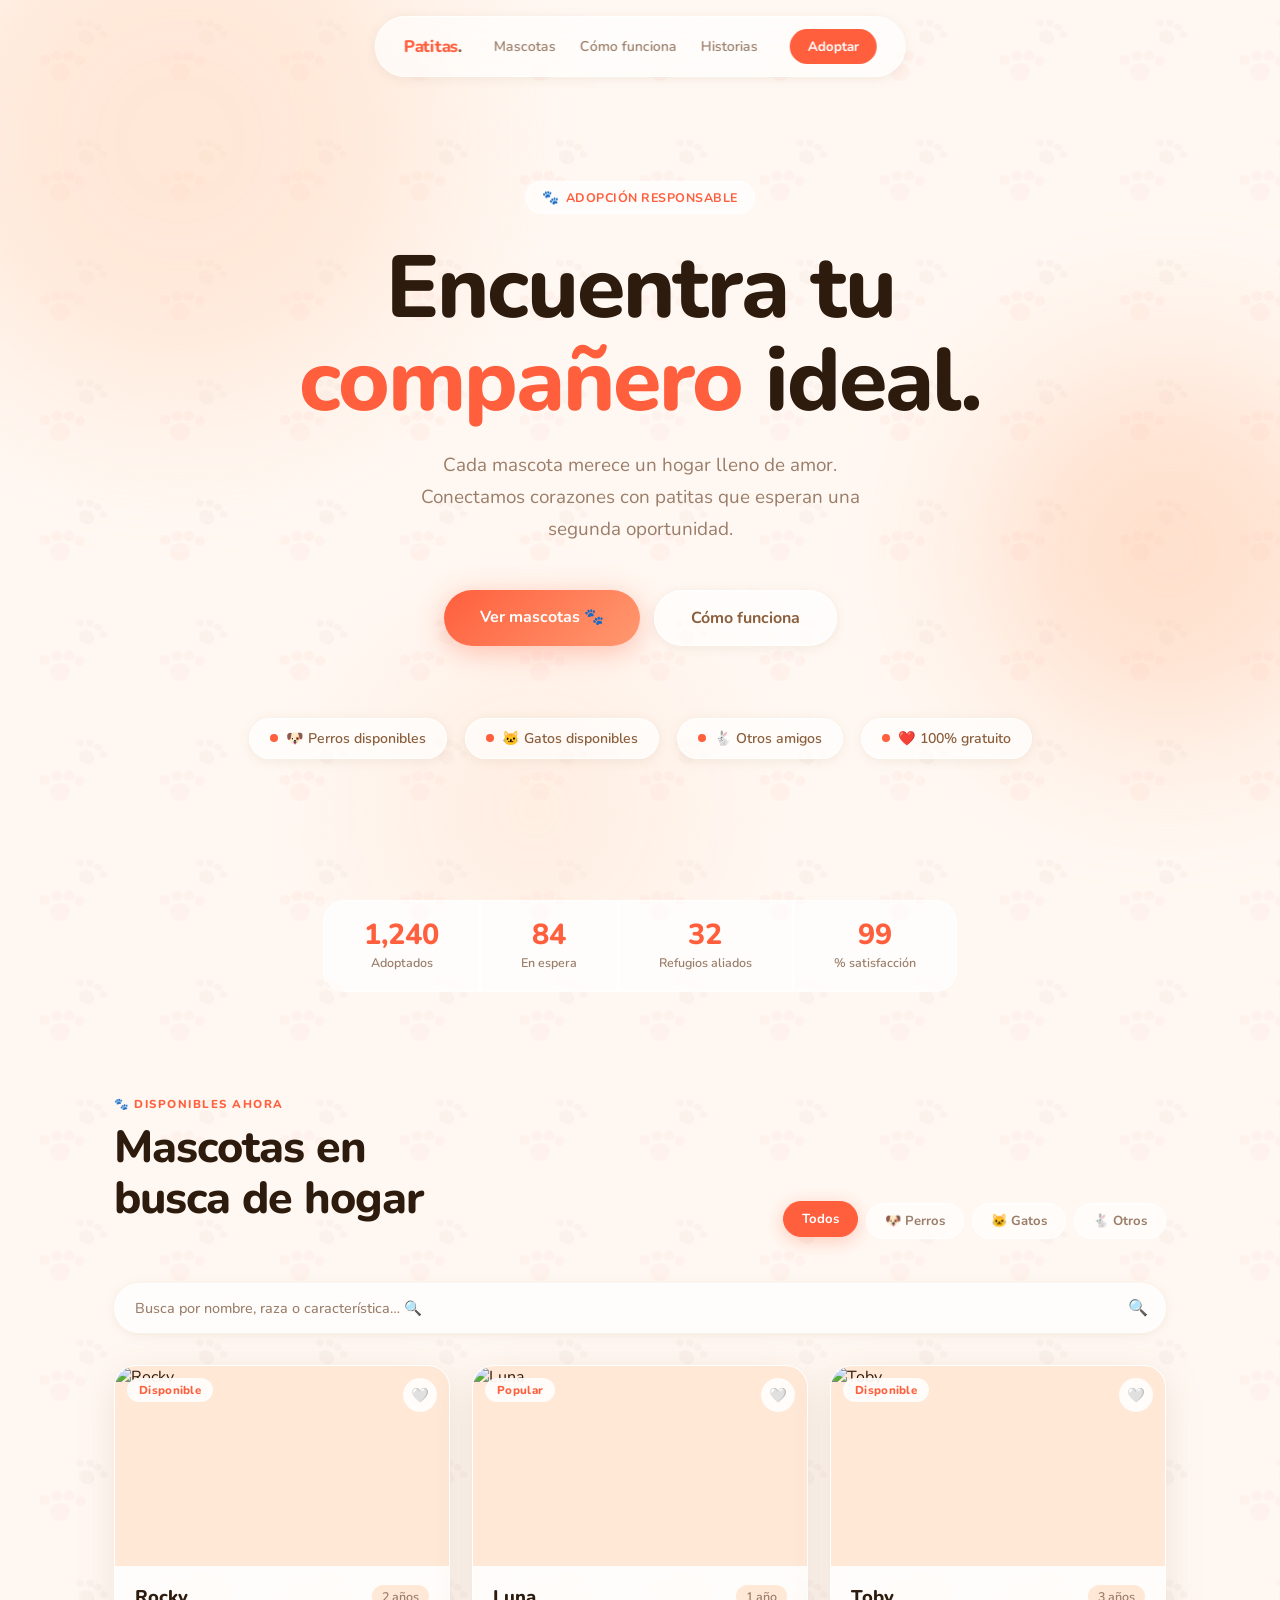
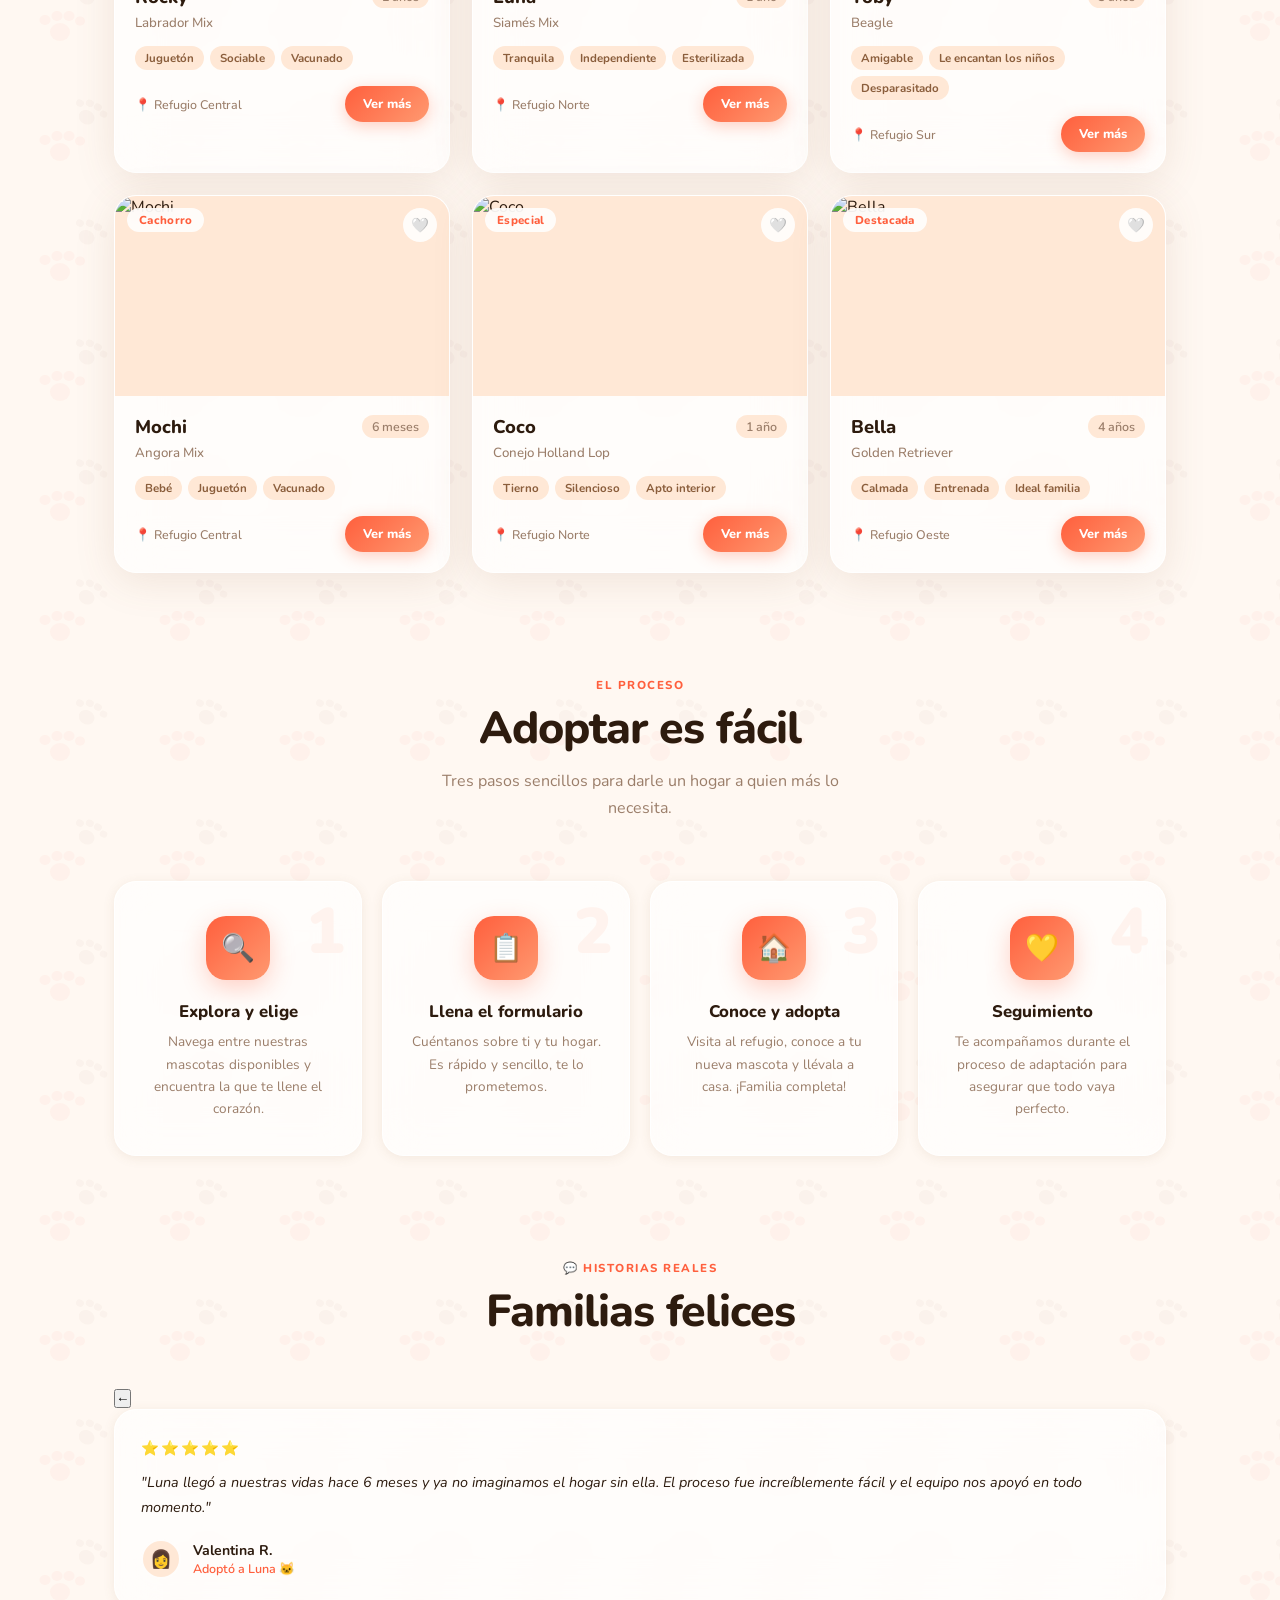
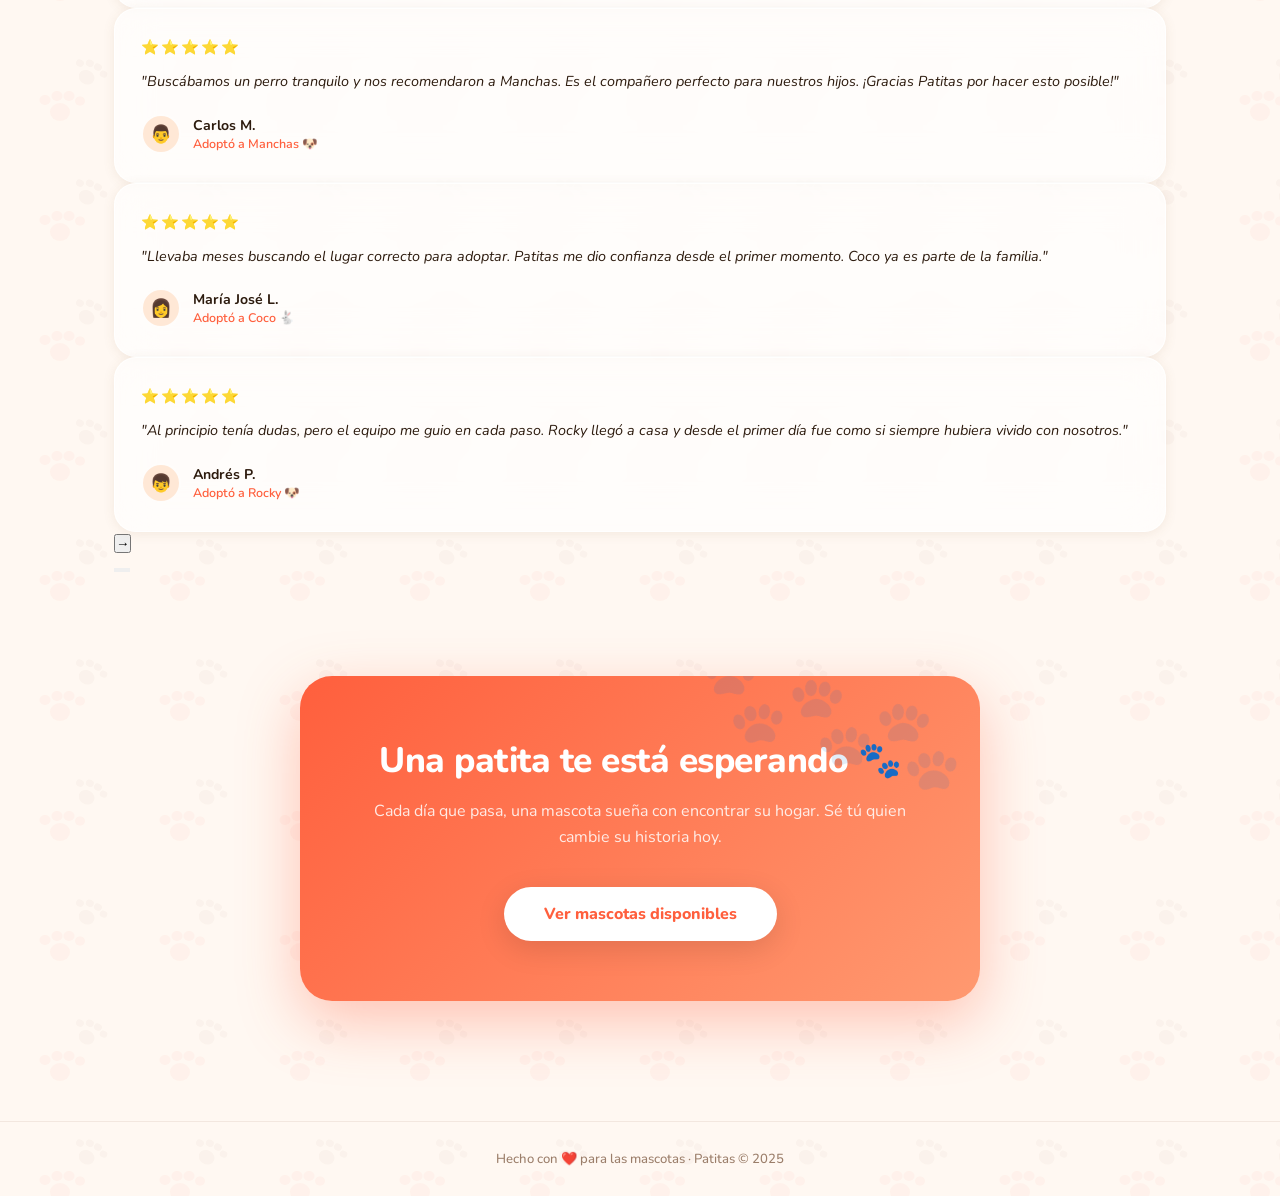
==== commit 5b3a197f: "Adicion de Animaciones Animaciones,bugs etc" ====
--- a/index.html
+++ b/index.html
@@ -143,41 +143,59 @@
     <div class="section-tag">💬 Historias reales</div>
     <h2 class="section-title">Familias felices</h2>
   </div>
-  <div class="testimonials-row">
-    <div class="testimonial-card observe-me" style="transition-delay:0s">
-      <div class="t-stars">⭐⭐⭐⭐⭐</div>
-      <div class="t-text">"Luna llegó a nuestras vidas hace 6 meses y ya no imaginamos el hogar sin ella. El proceso fue increíblemente fácil y el equipo nos apoyó en todo momento."</div>
-      <div class="t-author">
-        <div class="t-avatar">👩</div>
-        <div>
-          <div class="t-name">Valentina R.</div>
-          <div class="t-pet">Adoptó a Luna 🐱</div>
+  <div class="slider-wrap">
+    <button class="slider-arrow slider-prev" onclick="slideMove(-1)" aria-label="Anterior">&#8592;</button>
+    <div class="slider-viewport">
+      <div class="slider-track" id="sliderTrack">
+        <div class="testimonial-card">
+          <div class="t-stars">⭐⭐⭐⭐⭐</div>
+          <div class="t-text">"Luna llegó a nuestras vidas hace 6 meses y ya no imaginamos el hogar sin ella. El proceso fue increíblemente fácil y el equipo nos apoyó en todo momento."</div>
+          <div class="t-author">
+            <div class="t-avatar">👩</div>
+            <div>
+              <div class="t-name">Valentina R.</div>
+              <div class="t-pet">Adoptó a Luna 🐱</div>
+            </div>
+          </div>
+        </div>
+        <div class="testimonial-card">
+          <div class="t-stars">⭐⭐⭐⭐⭐</div>
+          <div class="t-text">"Buscábamos un perro tranquilo y nos recomendaron a Manchas. Es el compañero perfecto para nuestros hijos. ¡Gracias Patitas por hacer esto posible!"</div>
+          <div class="t-author">
+            <div class="t-avatar">👨</div>
+            <div>
+              <div class="t-name">Carlos M.</div>
+              <div class="t-pet">Adoptó a Manchas 🐶</div>
+            </div>
+          </div>
+        </div>
+        <div class="testimonial-card">
+          <div class="t-stars">⭐⭐⭐⭐⭐</div>
+          <div class="t-text">"Llevaba meses buscando el lugar correcto para adoptar. Patitas me dio confianza desde el primer momento. Coco ya es parte de la familia."</div>
+          <div class="t-author">
+            <div class="t-avatar">👩</div>
+            <div>
+              <div class="t-name">María José L.</div>
+              <div class="t-pet">Adoptó a Coco 🐇</div>
+            </div>
+          </div>
+        </div>
+        <div class="testimonial-card">
+          <div class="t-stars">⭐⭐⭐⭐⭐</div>
+          <div class="t-text">"Al principio tenía dudas, pero el equipo me guio en cada paso. Rocky llegó a casa y desde el primer día fue como si siempre hubiera vivido con nosotros."</div>
+          <div class="t-author">
+            <div class="t-avatar">👦</div>
+            <div>
+              <div class="t-name">Andrés P.</div>
+              <div class="t-pet">Adoptó a Rocky 🐶</div>
+            </div>
+          </div>
         </div>
       </div>
     </div>
-    <div class="testimonial-card observe-me" style="transition-delay:0.1s">
-      <div class="t-stars">⭐⭐⭐⭐⭐</div>
-      <div class="t-text">"Buscábamos un perro tranquilo y nos recomendaron a Manchas. Es el compañero perfecto para nuestros hijos. ¡Gracias Patitas por hacer esto posible!"</div>
-      <div class="t-author">
-        <div class="t-avatar">👨</div>
-        <div>
-          <div class="t-name">Carlos M.</div>
-          <div class="t-pet">Adoptó a Manchas 🐶</div>
-        </div>
-      </div>
-    </div>
-    <div class="testimonial-card observe-me" style="transition-delay:0.2s">
-      <div class="t-stars">⭐⭐⭐⭐⭐</div>
-      <div class="t-text">"Llevaba meses buscando el lugar correcto para adoptar. Patitas me dio confianza desde el primer momento. Coco ya es parte de la familia."</div>
-      <div class="t-author">
-        <div class="t-avatar">👩</div>
-        <div>
-          <div class="t-name">María José L.</div>
-          <div class="t-pet">Adoptó a Coco 🐇</div>
-        </div>
-      </div>
-    </div>
-  </div>
+    <button class="slider-arrow slider-next" onclick="slideMove(1)" aria-label="Siguiente">&#8594;</button>
+  </div>
+  <div class="slider-dots" id="sliderDots"></div>
 </section>
 
 <!-- CTA -->
@@ -198,17 +216,84 @@
 <div class="modal-overlay" id="modalOverlay" onclick="closeModal(event)">
   <div class="modal-box">
     <button class="modal-close" onclick="closeModal()">✕</button>
-    <div class="modal-img"><img id="modalImg" src="" alt=""/></div>
-    <div class="modal-content">
-      <div class="modal-name" id="modalName"></div>
-      <div class="modal-breed" id="modalBreed"></div>
-      <div class="modal-desc" id="modalDesc"></div>
-      <div class="modal-tags" id="modalTags"></div>
-      <div class="modal-btns">
-        <button class="btn-primary" style="flex:1;text-align:center" onclick="handleAdopt()">Solicitar adopción 🐾</button>
-        <button class="btn-secondary" onclick="closeModal()">Atrás</button>
+
+    <!-- VISTA: Info mascota -->
+    <div id="modalViewInfo">
+      <div class="modal-img"><img id="modalImg" src="" alt=""/></div>
+      <div class="modal-content">
+        <div class="modal-name" id="modalName"></div>
+        <div class="modal-breed" id="modalBreed"></div>
+        <div class="modal-desc" id="modalDesc"></div>
+        <div class="modal-tags" id="modalTags"></div>
+        <div class="modal-btns">
+          <button class="btn-primary" style="flex:1;text-align:center" onclick="showAdoptForm()">Solicitar adopción 🐾</button>
+          <button class="btn-secondary" onclick="closeModal()">Atrás</button>
+        </div>
       </div>
     </div>
+
+    <!-- VISTA: Formulario de adopción -->
+    <div id="modalViewForm" style="display:none;">
+      <div class="form-header">
+        <div class="form-header-icon">🐾</div>
+        <div class="form-header-text">
+          <div class="form-title">Solicitud de adopción</div>
+          <div class="form-subtitle" id="formSubtitle">para <strong id="formPetName"></strong></div>
+        </div>
+      </div>
+      <div class="modal-content" style="padding-top:0">
+        <div class="adopt-form">
+          <div class="form-group">
+            <label class="form-label">Tu nombre completo</label>
+            <input class="form-input" id="fNombre" type="text" placeholder="Ej: Javier Gómez" />
+          </div>
+          <div class="form-row">
+            <div class="form-group">
+              <label class="form-label">Correo electrónico</label>
+              <input class="form-input" id="fEmail" type="email" placeholder="tu@email.com" />
+            </div>
+            <div class="form-group">
+              <label class="form-label">Teléfono</label>
+              <input class="form-input" id="fTel" type="tel" placeholder="300 000 0000" />
+            </div>
+          </div>
+          <div class="form-group">
+            <label class="form-label">¿Tienes experiencia con mascotas?</label>
+            <div class="form-radio-group">
+              <label class="form-radio"><input type="radio" name="exp" value="si"/> Sí, he tenido antes</label>
+              <label class="form-radio"><input type="radio" name="exp" value="primera"/> Es mi primera vez</label>
+            </div>
+          </div>
+          <div class="form-group">
+            <label class="form-label">¿Cómo es tu hogar?</label>
+            <div class="form-radio-group">
+              <label class="form-radio"><input type="radio" name="hogar" value="casa"/> 🏡 Casa con jardín</label>
+              <label class="form-radio"><input type="radio" name="hogar" value="apto"/> 🏢 Apartamento</label>
+              <label class="form-radio"><input type="radio" name="hogar" value="otro"/> 🏘️ Otro</label>
+            </div>
+          </div>
+          <div class="form-group">
+            <label class="form-label">¿Por qué quieres adoptar? <span style="color:var(--muted);font-weight:400">(opcional)</span></label>
+            <textarea class="form-input form-textarea" id="fMotivo" placeholder="Cuéntanos un poco…" rows="3"></textarea>
+          </div>
+          <div class="modal-btns" style="margin-top:8px">
+            <button class="btn-primary" style="flex:1;text-align:center" onclick="submitAdoptForm()">Enviar solicitud ✨</button>
+            <button class="btn-secondary" onclick="showInfoView()">Volver</button>
+          </div>
+        </div>
+      </div>
+    </div>
+
+    <!-- VISTA: Éxito -->
+    <div id="modalViewSuccess" style="display:none;">
+      <div class="success-view">
+        <div class="success-icon">🎉</div>
+        <div class="success-title">¡Solicitud enviada!</div>
+        <div class="success-desc">Nos pondremos en contacto contigo pronto para coordinar la visita con <strong id="successPetName"></strong>.</div>
+        <button class="btn-primary" style="margin-top:24px" onclick="closeModal()">Cerrar 🐾</button>
+      </div>
+    </div>
+
   </div>
 </div>
 
@@ -354,6 +439,103 @@
   showToast(`¡Solicitud enviada para adoptar a ${p ? p.name : 'la mascota'}! 🎉`);
 }
 
+/* ── FORMULARIO ADOPCIÓN ── */
+function showAdoptForm() {
+  const p = pets.find(x => x.id === currentPetId);
+  document.getElementById('formPetName').textContent = p ? p.name : 'la mascota';
+  document.getElementById('modalViewInfo').style.display = 'none';
+  document.getElementById('modalViewForm').style.display = 'block';
+  document.getElementById('modalViewSuccess').style.display = 'none';
+}
+
+function showInfoView() {
+  document.getElementById('modalViewInfo').style.display = 'block';
+  document.getElementById('modalViewForm').style.display = 'none';
+  document.getElementById('modalViewSuccess').style.display = 'none';
+}
+
+function submitAdoptForm() {
+  const nombre = document.getElementById('fNombre').value.trim();
+  const email  = document.getElementById('fEmail').value.trim();
+  const tel    = document.getElementById('fTel').value.trim();
+  const exp    = document.querySelector('input[name="exp"]:checked');
+  const hogar  = document.querySelector('input[name="hogar"]:checked');
+
+  if (!nombre) { shakeInput('fNombre'); showToast('Escribe tu nombre 👆'); return; }
+  if (!email || !email.includes('@')) { shakeInput('fEmail'); showToast('Email inválido 📧'); return; }
+  if (!tel)   { shakeInput('fTel'); showToast('Agrega tu teléfono 📱'); return; }
+  if (!exp)   { showToast('¿Tienes experiencia con mascotas? 🐾'); return; }
+  if (!hogar) { showToast('¿Cómo es tu hogar? 🏡'); return; }
+
+  const p = pets.find(x => x.id === currentPetId);
+  document.getElementById('successPetName').textContent = p ? p.name : 'la mascota';
+  document.getElementById('modalViewForm').style.display = 'none';
+  document.getElementById('modalViewSuccess').style.display = 'block';
+  spawnPaws(window.innerWidth / 2, window.innerHeight / 2);
+}
+
+function shakeInput(id) {
+  const el = document.getElementById(id);
+  el.classList.add('input-shake');
+  setTimeout(() => el.classList.remove('input-shake'), 500);
+}
+
+/* ── SLIDER TESTIMONIOS ── */
+let sliderIndex = 0;
+const VISIBLE = 1; // cuántas tarjetas por vez
+
+function initSlider() {
+  const track    = document.getElementById('sliderTrack');
+  const viewport = track ? track.parentElement : null;
+  const cards    = track ? track.querySelectorAll('.testimonial-card') : [];
+  const dotsEl   = document.getElementById('sliderDots');
+  if (!cards.length || !dotsEl || !viewport) return;
+
+  // Forzar ancho exacto de cada tarjeta = ancho del viewport
+  function setCardWidths() {
+    const w = viewport.offsetWidth;
+    cards.forEach(c => { c.style.width = w + 'px'; c.style.flexShrink = '0'; });
+  }
+  setCardWidths();
+  window.addEventListener('resize', () => { setCardWidths(); goToSlide(sliderIndex); });
+
+  dotsEl.innerHTML = '';
+  cards.forEach((_, i) => {
+    const d = document.createElement('button');
+    d.className = 'slider-dot' + (i === 0 ? ' active' : '');
+    d.setAttribute('aria-label', `Ir al testimonio ${i+1}`);
+    d.onclick = () => goToSlide(i);
+    dotsEl.appendChild(d);
+  });
+  goToSlide(0);
+}
+
+function goToSlide(index) {
+  const track    = document.getElementById('sliderTrack');
+  const viewport = track ? track.parentElement : null;
+  const cards    = track ? track.querySelectorAll('.testimonial-card') : [];
+  if (!cards.length || !viewport) return;
+  sliderIndex = Math.max(0, Math.min(index, cards.length - 1));
+  const cardWidth = viewport.offsetWidth;
+  track.style.transform = `translateX(-${sliderIndex * cardWidth}px)`;
+  document.querySelectorAll('.slider-dot').forEach((d, i) => {
+    d.classList.toggle('active', i === sliderIndex);
+  });
+}
+
+function slideMove(dir) {
+  const track = document.getElementById('sliderTrack');
+  const cards = track ? track.querySelectorAll('.testimonial-card') : [];
+  const total = cards.length;
+  goToSlide((sliderIndex + dir + total) % total);
+}
+
+// Auto-avanzar cada 5s
+let sliderTimer = setInterval(() => slideMove(1), 5000);
+document.querySelector('.slider-wrap') && document.querySelector('.slider-wrap').addEventListener('mouseenter', () => clearInterval(sliderTimer));
+document.querySelector('.slider-wrap') && document.querySelector('.slider-wrap').addEventListener('mouseleave', () => { sliderTimer = setInterval(() => slideMove(1), 5000); });
+
+
 /* ── TOAST ── */
 let toastTimer;
 function showToast(msg) {
@@ -432,6 +614,7 @@
 
 /* ── INIT ── */
 renderPets(pets);
+initSlider();
 </script>
 </body>
 </html>
